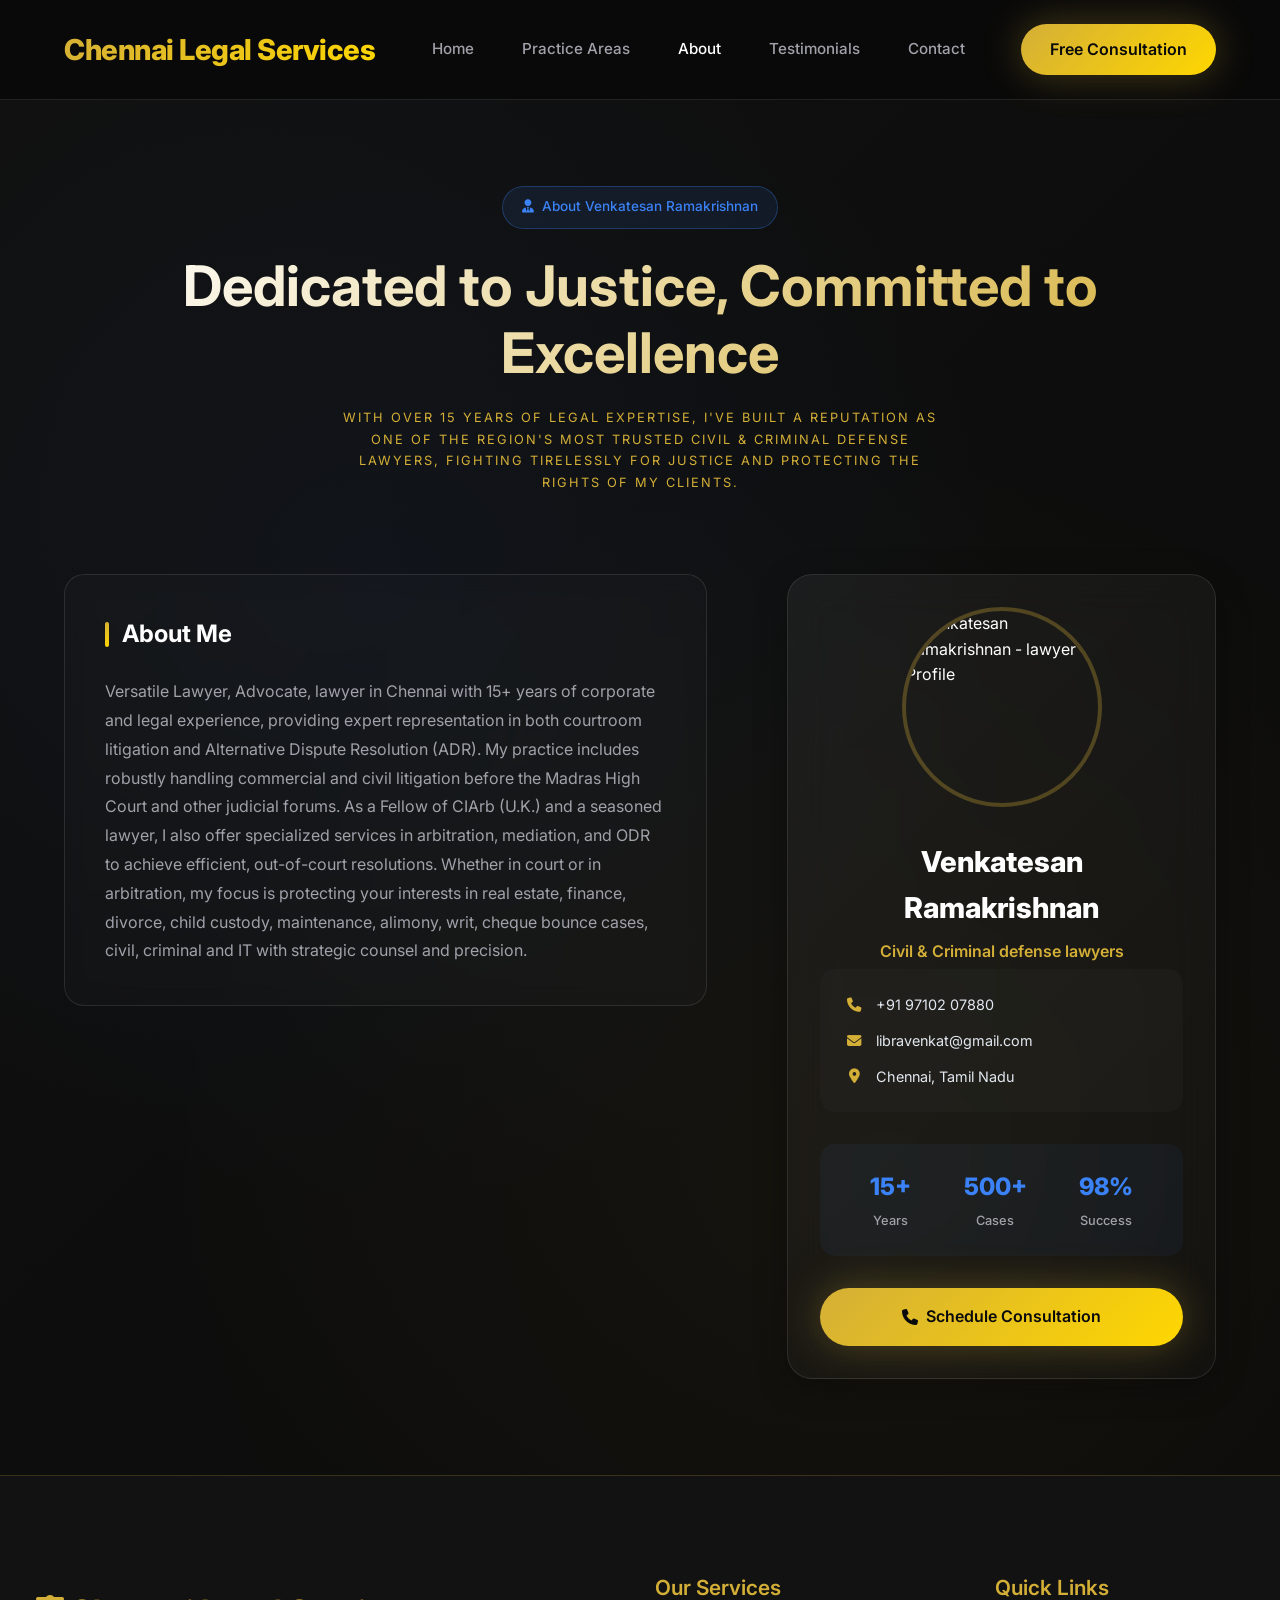
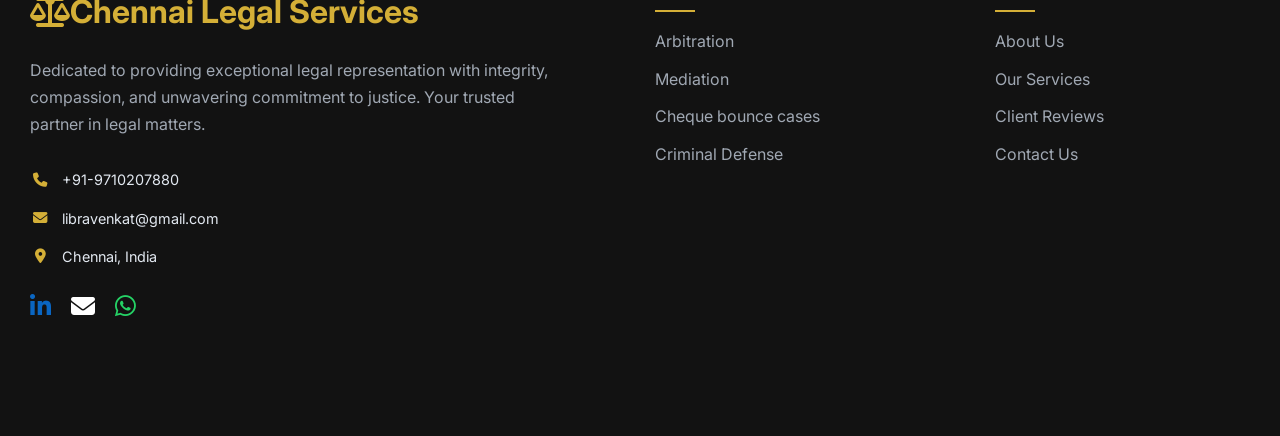
==== chennai/about.html @ 81a41cf8 "Applied multi-page redesign" ====
<!DOCTYPE html>
<html lang="en">
  <head>
    <!-- Google tag (gtag.js) -->
    <script async src="https://www.googletagmanager.com/gtag/js?id=G-8868S0J8CS"></script>
    <script>
      window.dataLayer = window.dataLayer || [];
      function gtag(){dataLayer.push(arguments);}
      gtag('js', new Date());

      gtag('config', 'G-8868S0J8CS');
    </script>
    <meta name="google-site-verification" content="-SfXdRa5NGFyx-SlQoB1kdwyxaUErGCaIgUUO1NEKJw" />
    <meta charset="UTF-8" />
    <meta name="viewport" content="width=device-width, initial-scale=1.0" />
    <title>Chennai Legal Services</title>
    <link rel="stylesheet" href="style.css">
    <link
      rel="stylesheet"
      href="https://cdnjs.cloudflare.com/ajax/libs/font-awesome/6.4.0/css/all.min.css"
    />
    <link rel="stylesheet" href="https://cdnjs.cloudflare.com/ajax/libs/font-awesome/6.4.0/css/all.min.css"/>

  </head>
  <body>
    <header>
      <div class="logo">Chennai Legal Services</div>
      <nav>
        <a href="index.html">Home</a>
        <a href="services.html">Practice Areas</a>
        <a href="about.html">About</a>
        <a href="testimonials.html">Testimonials</a>
        <a href="contact.html">Contact</a>
      </nav>
      <a href="tel:+919710207880" class="cta-header">Free Consultation</a>
    </header>

 

    <!-- About Me Section -->
    <section class="about-section" id="about">
      <div class="about-container">
        <div class="about-content">
          <div class="about-header">
            <div class="section-badge">
              <i class="fas fa-user-tie"></i>
              About Venkatesan Ramakrishnan 
            </div>
            <h2 class="section-title">
              Dedicated to Justice, Committed to Excellence
            </h2>
            <p class="section-subtitle">
              With over 15 years of legal expertise, I've built a reputation as
              one of the region's most trusted Civil & Criminal defense lawyers,
              fighting tirelessly for justice and protecting the rights of my
              clients.
            </p>
          </div>

          <div class="about-grid">
            <div class="about-text">
              <div class="story-section">
                <h3 class="story-title">About Me</h3>
                <p class="story-content">
                  Versatile Lawyer, Advocate, lawyer in Chennai with 15+ years of corporate and legal experience, providing expert representation in both courtroom litigation and Alternative Dispute Resolution (ADR). My practice includes robustly handling commercial and civil litigation before the Madras High Court and other judicial forums. As a Fellow of CIArb (U.K.) and a seasoned lawyer, I also offer specialized services in arbitration, mediation, and ODR to achieve efficient, out-of-court resolutions. Whether in court or in arbitration, my focus is protecting your interests in real estate, finance, divorce, child custody, maintenance, alimony, writ, cheque bounce cases, civil, criminal and IT with strategic counsel and precision.

                </p>
             
              </div>

              <!-- <div class="achievements-section">
                <h3 class="story-title">Recognition & Achievements</h3>
                <div class="achievement-list">
                  <div class="achievement-item">
                    <i class="fas fa-award"></i>
                    <div class="achievement-text">
                      <strong>Top 40 Under 40</strong>
                      <span>National Trial Lawyers (2015)</span>
                    </div>
                  </div>
                  <div class="achievement-item">
                    <i class="fas fa-medal"></i>
                    <div class="achievement-text">
                      <strong>Super Lawyer</strong>
                      <span>Criminal Defense (2018-2024)</span>
                    </div>
                  </div>
                  <div class="achievement-item">
                    <i class="fas fa-certificate"></i>
                    <div class="achievement-text">
                      <strong>Board Certified</strong>
                      <span>Criminal Law Specialist</span>
                    </div>
                  </div>
                  <div class="achievement-item">
                    <i class="fas fa-graduation-cap"></i>
                    <div class="achievement-text">
                      <strong>JD, Harvard Law</strong>
                      <span>Summa Cum Laude (2007)</span>
                    </div>
                  </div>
                </div>
              </div> -->

              <!-- <div class="values-section">
                <h3 class="story-title">My Values</h3>
                <div class="values-grid">
                  <div class="value-item">
                    <i class="fas fa-handshake"></i>
                    <h4>Integrity</h4>
                    <p>Honest, transparent communication in every case</p>
                  </div>
                  <div class="value-item">
                    <i class="fas fa-shield-alt"></i>
                    <h4>Protection</h4>
                    <p>Fierce advocacy for your rights and freedom</p>
                  </div>
                  <div class="value-item">
                    <i class="fas fa-heart"></i>
                    <h4>Compassion</h4>
                    <p>Understanding the human side of legal challenges</p>
                  </div>
                  <div class="value-item">
                    <i class="fa-solid fa-bullseye"></i>
                    <h4>Results</h4>
                    <p>Relentless pursuit of the best possible outcome</p>
                  </div>
                </div>
              </div> -->
            </div>

            <div class="about-visual">
              <div class="profile-card">
                <div class="profile-image">
                  <img
                    src="https://lh3.googleusercontent.com/p/AF1QipM2zf85z_V5XLENuXpOyW8j0Wtb1m7gU1En41JZ=w427-h240-k-no"
                    alt="Venkatesan Ramakrishnan  - lawyer Profile"
                  />
                  <div class="profile-overlay">
                    <div class="social-links">
                      <a
                        href="https://linkedin.com/in/Venkatesan Ramakrishnan stone"
                        target="_blank"
                        class="social-link"
                      >
                        <i class="fab fa-linkedin-in"></i>
                      </a>
                      <a
                        href="https://twitter.com/Venkatesan Ramakrishnan stone"
                        target="_blank"
                        class="social-link"
                      >
                        <i class="fab fa-twitter"></i>
                      </a>
                      <a
                        href="https://facebook.com/stonelegalassociates"
                        target="_blank"
                        class="social-link"
                      >
                        <i class="fab fa-facebook-f"></i>
                      </a>
                      <a
                        href="https://instagram.com/Venkatesan Ramakrishnan stone.law"
                        target="_blank"
                        class="social-link"
                      >
                        <i class="fab fa-instagram"></i>
                      </a>
                    </div>
                  </div>
                </div>

                <div class="profile-info">
                  <h3 class="profile-name">Venkatesan Ramakrishnan </h3>
                  <p class="profile-title"> Civil & Criminal defense lawyers</p>
                

                  <div class="contact-info">
                    <div class="contact-item">
                      <i class="fas fa-phone"></i>
                      <span>+91 97102 07880</span>
                    </div>
                    <div class="contact-item">
                      <i class="fas fa-envelope"></i>
                      <span>libravenkat@gmail.com</span>
                    </div>
                    <div class="contact-item">
                      <i class="fas fa-map-marker-alt"></i>
                      <span>Chennai, Tamil Nadu</span>
                    </div>
                  </div>

                  <div class="profile-stats">
                    <div class="stat-item">
                      <span class="stat-number">15+</span>
                      <span class="stat-label">Years</span>
                    </div>
                    <div class="stat-item">
                      <span class="stat-number">500+</span>
                      <span class="stat-label">Cases</span>
                    </div>
                    <div class="stat-item">
                      <span class="stat-number">98%</span>
                      <span class="stat-label">Success</span>
                    </div>
                  </div>

                  <a href="tel:++919710207880" class="profile-cta">
                    <i class="fas fa-phone"></i>
                    Schedule Consultation
                  </a>
                </div>
              </div>
<!-- 
              <div class="social-bar">
                <h4 class="social-title">Connect With Me</h4>
                <div class="social-icons">
                  <a
                    href="https://linkedin.com/in/Venkatesan Ramakrishnan stone"
                    target="_blank"
                    class="social-icon linkedin"
                  >
                    <i class="fab fa-linkedin-in"></i>
                    <span>LinkedIn</span>
                  </a>
                  <a
                    href="https://twitter.com/Venkatesan Ramakrishnan stone"
                    target="_blank"
                    class="social-icon twitter"
                  >
                    <i class="fab fa-twitter"></i>
                    <span>Twitter</span>
                  </a>
                  <a
                    href="https://facebook.com/stonelegalassociates"
                    target="_blank"
                    class="social-icon facebook"
                  >
                    <i class="fab fa-facebook-f"></i>
                    <span>Facebook</span>
                  </a>
                  <a
                    href="https://instagram.com/Venkatesan Ramakrishnan stone.law"
                    target="_blank"
                    class="social-icon instagram"
                  >
                    <i class="fab fa-instagram"></i>
                    <span>Instagram</span>
                  </a>
                  <a
                    href="https://youtube.com/c/stonelegal"
                    target="_blank"
                    class="social-icon youtube"
                  >
                    <i class="fab fa-youtube"></i>
                    <span>YouTube</span>
                  </a>
                </div>
              </div> -->
            </div>
          </div>
        </div>
      </div>
    </section> 
    
       
      
    

     
       
 
          <footer class="footer">
          <div class="footer-content">
            <!-- Company Info -->
            <div class="footer-section">
              <div class="footer-logo">
                <i class="fas fa-balance-scale"></i>Chennai Legal Services
              </div>
              <p class="footer-description">
                Dedicated to providing exceptional legal representation with
                integrity, compassion, and unwavering commitment to justice.
                Your trusted partner in legal matters.
              </p>
              <div class="footer-contact">
                <a href="tel:++919710207880" class="contact-item">
                  <i class="fas fa-phone"></i>
                  <span>+91-9710207880</span>
                </a>
                <a href="mailto:libravenkat@gmail.com" class="contact-item">
                  <i class="fas fa-envelope"></i>
                  <span>
                    libravenkat@gmail.com</span>
                </a>
                <div class="contact-item">
                  <i class="fas fa-map-marker-alt"></i>
                  <span>Chennai, India</span>
                </div>
              </div>
              <div class="footer-social" style="display:flex; gap:20px; font-size:1.5em; justify-content:left;">
                <a href="https://www.linkedin.com/in/arbitrator-venkat" target="_blank" rel="noopener noreferrer" aria-label="LinkedIn" style="color:#0a66c2;">
                  <i class="fab fa-linkedin-in"></i>
                </a>
                <a href="mailto:libravenkat@gmail.com" aria-label="Email" style="color:#fff;">
                  <i class="fa fa-envelope"></i>
                </a>
                <a href="https://wa.me/919710207880" target="_blank" rel="noopener noreferrer" aria-label="WhatsApp" style="color:#25D366;">
                  <i class="fab fa-whatsapp"></i>
                </a>
              </div>
              
            </div>
          
            <!-- Practice Areas -->
            <div class="footer-section">
              <h3>Our Services</h3>
              <ul class="footer-links">
                <li><a href="services.html">Arbitration</a></li>
                <li><a href="services.html">Mediation</a></li>
                <li><a href="services.html">Cheque bounce cases</a></li>
                <li><a href="services.html">Criminal Defense</a></li>
              </ul>
            </div>
          
            <!-- Quick Links -->
            <div class="footer-section">
              <h3>Quick Links</h3>
              <ul class="footer-links">
                <li><a href="about.html">About Us</a></li>
                <li><a href="services.html">Our Services</a></li>
                <li><a href="testimonials.html">Client Reviews</a></li>
                <li><a href="contact.html">Contact Us</a></li>
              </ul>
            </div>
          
          
           
          </div>
          
          
  
          </footer>
        <script src="script.js"></script>  
        </body>
    </html>
---- chennai/style.css ----
@import url('https://fonts.googleapis.com/css2?family=Inter:wght@300;400;500;600;700;800;900&display=swap');

:root {
  --bg-primary: #0a0a0a;
  --bg-secondary: #111111;
  --bg-tertiary: #1a1a1a;
  --text-primary: #ffffff;
  --text-secondary: #a1a1aa;
  --accent-gold: #d4af37;
  --accent-blue: #3b82f6;
  --gradient-primary: linear-gradient(135deg, #d4af37 0%, #ffd700 100%);
  --gradient-secondary: linear-gradient(135deg, #1e40af 0%, #3b82f6 100%);
  --shadow-glow: 0 0 40px rgba(212, 175, 55, 0.3);
  --shadow-soft: 0 8px 32px rgba(0, 0, 0, 0.3);
}

/* Call to Action Section */
.cta-section {
  padding: 8rem 5% 6rem;
  background: linear-gradient(135deg, var(--bg-secondary) 0%, var(--bg-tertiary) 100%);
  position: relative;
  overflow: hidden;
}

.cta-section::before {
  content: '';
  position: absolute;
  top: 0;
  left: 0;
  width: 100%;
  height: 100%;
  background:
    radial-gradient(circle at 10% 20%, rgba(212, 175, 55, 0.05) 0%, transparent 50%),
    radial-gradient(circle at 90% 80%, rgba(59, 130, 246, 0.05) 0%, transparent 50%);
  pointer-events: none;
}

.cta-container {
  max-width: 1400px;
  margin: 0 auto;
  display: grid;
  grid-template-columns: 1.2fr 0.8fr;
  gap: 5rem;
  align-items: center;
}

.cta-content {
  z-index: 2;
  position: relative;
}

.cta-icon {
  width: 80px;
  height: 80px;
  background: var(--gradient-primary);
  border-radius: 20px;
  display: flex;
  align-items: center;
  justify-content: center;
  font-size: 2rem;
  color: var(--bg-primary);
  margin-bottom: 2rem;
  box-shadow: var(--shadow-glow);
  animation: pulse-glow 2s ease-in-out infinite alternate;
}

.cta-title {
  font-size: clamp(2rem, 4vw, 3.5rem);
  font-weight: 800;
  line-height: 1.2;
  margin-bottom: 1.5rem;
  background: linear-gradient(135deg, #ffffff 0%, #d4af37 100%);
  -webkit-background-clip: text;
  -webkit-text-fill-color: transparent;
  background-clip: text;
}

.cta-subtitle {
  font-size: 1.1rem;
  color: var(--text-secondary);
  line-height: 1.7;
  margin-bottom: 2.5rem;
  max-width: 600px;
}

.cta-features {
  display: flex;
  flex-wrap: wrap;
  gap: 2rem;
  margin-bottom: 3rem;
}

.feature {
  display: flex;
  align-items: center;
  gap: 0.8rem;
  color: var(--text-primary);
  font-weight: 500;
}

.feature i {
  color: var(--accent-gold);
  font-size: 1.2rem;
}

.cta-buttons {
  display: flex;
  gap: 1.5rem;
  flex-wrap: wrap;
  margin-bottom: 2rem;
}

.cta-btn-primary {
  background: var(--gradient-primary);
  color: var(--bg-primary);
  padding: 1.2rem 2.5rem;
  border-radius: 50px;
  text-decoration: none;
  font-weight: 700;
  font-size: 1.1rem;
  display: inline-flex;
  align-items: center;
  gap: 0.8rem;
  transition: all 0.3s ease;
  box-shadow: var(--shadow-glow);
  text-transform: uppercase;
  letter-spacing: 0.5px;
}

.cta-btn-primary:hover {
  transform: translateY(-3px);
  box-shadow: 0 0 80px rgba(212, 175, 55, 0.6);
}

.cta-btn-secondary {
  background: rgba(59, 130, 246, 0.1);
  color: var(--accent-blue);
  padding: 1.2rem 2.5rem;
  border-radius: 50px;
  text-decoration: none;
  font-weight: 600;
  display: inline-flex;
  align-items: center;
  gap: 0.8rem;
  border: 2px solid var(--accent-blue);
  transition: all 0.3s ease;
  backdrop-filter: blur(10px);
}

.cta-btn-secondary:hover {
  background: var(--accent-blue);
  color: var(--bg-primary);
  transform: translateY(-2px);
  box-shadow: 0 10px 30px rgba(59, 130, 246, 0.3);
}

.cta-urgency {
  display: flex;
  align-items: center;
  gap: 0.8rem;
  color: #fbbf24;
  font-weight: 600;
  font-size: 0.95rem;
  padding: 1rem 1.5rem;
  background: rgba(251, 191, 36, 0.1);
  border: 1px solid rgba(251, 191, 36, 0.3);
  border-radius: 50px;
  width: fit-content;
}

.cta-urgency i {
  animation: pulse-warning 1.5s ease-in-out infinite;
}

.cta-visual {
  position: relative;
  display: flex;
  justify-content: center;
  align-items: center;
  height: 400px;
}

.scales-animation {
  font-size: 8rem;
  color: var(--accent-gold);
  opacity: 0.3;
  animation: gentle-sway 4s ease-in-out infinite;
}

.legal-icons {
  position: absolute;
  width: 100%;
  height: 100%;
}

.floating-icon {
  position: absolute;
  width: 60px;
  height: 60px;
  background: rgba(212, 175, 55, 0.1);
  border: 2px solid rgba(212, 175, 55, 0.3);
  border-radius: 15px;
  display: flex;
  align-items: center;
  justify-content: center;
  font-size: 1.5rem;
  color: var(--accent-gold);
  animation: orbit 8s linear infinite;
  animation-delay: var(--delay);
}

.floating-icon:nth-child(1) {
  top: 20%;
  right: 10%;
}

.floating-icon:nth-child(2) {
  bottom: 30%;
  left: 5%;
}

.floating-icon:nth-child(3) {
  top: 50%;
  right: 20%;
}

/* Animations */
@keyframes pulse-glow {
  0% {
    box-shadow: var(--shadow-glow);
  }
  100% {
    box-shadow: 0 0 60px rgba(212, 175, 55, 0.5);
  }
}

@keyframes pulse-warning {
  0%, 100% {
    opacity: 1;
  }
  50% {
    opacity: 0.5;
  }
}

@keyframes gentle-sway {
  0%, 100% {
    transform: rotate(-2deg);
  }
  50% {
    transform: rotate(2deg);
  }
}

@keyframes orbit {
  0% {
    transform: translateY(0px) rotate(0deg);
  }
  25% {
    transform: translateY(-10px) rotate(90deg);
  }
  50% {
    transform: translateY(0px) rotate(180deg);
  }
  75% {
    transform: translateY(10px) rotate(270deg);
  }
  100% {
    transform: translateY(0px) rotate(360deg);
  }
}

/* Services Section */
.services-section {
  padding: 8rem 5% 6rem;
  background: var(--bg-primary);
  position: relative;
  overflow: hidden;
}

.services-container {
  max-width: 1400px;
  margin: 0 auto;
}

.services-header {
  text-align: center;
  margin-bottom: 5rem;
}

.section-badge {
  display: inline-flex;
  align-items: center;
  gap: 0.5rem;
  background: rgba(59, 130, 246, 0.1);
  border: 1px solid rgba(59, 130, 246, 0.3);
  padding: 0.6rem 1.2rem;
  border-radius: 50px;
  font-size: 0.85rem;
  font-weight: 500;
  color: var(--accent-blue);
  margin-bottom: 1.5rem;
}

.section-title {
  font-size: clamp(2.5rem, 4vw, 3.5rem);
  font-weight: 800;
  line-height: 1.2;
  margin-bottom: 1.5rem;
  background: linear-gradient(135deg, #ffffff 0%, #3b82f6 100%);
  -webkit-background-clip: text;
  -webkit-text-fill-color: transparent;
  background-clip: text;
}

.section-subtitle {
  font-size: 0.8rem;
  color: var(--text-secondary);
  line-height: 1.7;
  max-width: 600px;
  margin: 0 auto;
}

.services-slider-container {
  position: relative;
  overflow: hidden;
}

.services-slider {
  display: flex;
  transition: transform 0.5s ease;
  gap: 2rem;
}

.service-card {
  background: linear-gradient(135deg, var(--bg-secondary) 0%, var(--bg-tertiary) 100%);
  border: 1px solid rgba(255, 255, 255, 0.1);
  border-radius: 20px;
  padding: 2.5rem;
  position: relative;
  transition: all 0.3s ease;
  overflow: hidden;
  flex-shrink: 0;
}

.service-card::before {
  content: '';
  position: absolute;
  top: 0;
  left: 0;
  right: 0;
  height: 4px;
  background: var(--gradient-primary);
  transform: scaleX(0);
  transition: transform 0.3s ease;
}

.service-card:hover {
  transform: translateY(-10px);
  border-color: rgba(212, 175, 55, 0.3);
  box-shadow: 0 20px 40px rgba(0, 0, 0, 0.3);
}

.service-card:hover::before {
  transform: scaleX(1);
}

.card-icon {
  width: 70px;
  height: 70px;
  background: var(--gradient-primary);
  border-radius: 15px;
  display: flex;
  align-items: center;
  justify-content: center;
  font-size: 1.8rem;
  color: var(--bg-primary);
  margin-bottom: 2rem;
  box-shadow: var(--shadow-glow);
}

.card-title {
  font-size: 1.5rem;
  font-weight: 700;
  color: var(--text-primary);
  margin-bottom: 1rem;
}

.card-description {
  color: var(--text-secondary);
  line-height: 1.6;
  margin-bottom: 2rem;
  font-size: 0.95rem;
}

.card-features {
  list-style: none;
  margin-bottom: 2.5rem;
}

.card-features li {
  display: flex;
  align-items: center;
  gap: 0.8rem;
  color: var(--text-primary);
  margin-bottom: 0.8rem;
  font-size: 0.9rem;
}

.card-features i {
  color: var(--accent-gold);
  font-size: 0.8rem;
}

.card-footer {
  display: flex;
  justify-content: center;
  align-items: center;
  padding-top: 1.5rem;
  border-top: 1px solid rgba(255, 255, 255, 0.1);
}

.card-price {
  font-weight: 600;
  color: var(--accent-gold);
  font-size: 1.1rem;
}

.chat-btn {
  background: linear-gradient(135deg, #d4af37 0%, #b8941f 100%);
  color: white;
  padding: 0.8rem 1.5rem;
  border-radius: 25px;
  text-decoration: none;
  font-weight: 600;
  display: inline-flex;
  align-items: center;
  gap: 0.5rem;
  transition: all 0.3s ease;
  font-size: 0.9rem;
  width: 100%;
  justify-content: center;
}

.chat-btn:hover {
  background: #128c7e;
  transform: translateY(-2px);
  box-shadow: 0 10px 20px rgba(37, 211, 102, 0.3);
}

/* Slider Navigation */
.slider-nav {
  display: flex;
  justify-content: center;
  gap: 1rem;
  margin-top: 3rem;
}

.nav-btn {
  width: 50px;
  height: 50px;
  background: var(--gradient-primary);
  border: none;
  border-radius: 50%;
  color: var(--bg-primary);
  font-size: 1.2rem;
  cursor: pointer;
  transition: all 0.3s ease;
  box-shadow: var(--shadow-glow);
}

.nav-btn:hover {
  transform: scale(1.1);
  box-shadow: 0 0 30px rgba(212, 175, 55, 0.5);
}

.nav-btn:disabled {
  opacity: 0.5;
  cursor: not-allowed;
  transform: none;
}

/* Slider Dots */
.slider-dots {
  display: flex;
  justify-content: center;
  gap: 0.5rem;
  margin-top: 2rem;
}

.dot {
  width: 12px;
  height: 12px;
  border-radius: 50%;
  background: rgba(255, 255, 255, 0.3);
  cursor: pointer;
  transition: all 0.3s ease;
}

.dot.active {
  background: var(--accent-gold);
  transform: scale(1.2);
}

/* Desktop - Show 4 cards initially */
@media (min-width: 1024px) {
  .service-card {
    width: calc(25% - 1.5rem);
  }
}

/* Tablet - Show 3 cards initially */
@media (min-width: 768px) and (max-width: 1023px) {
  .service-card {
    width: calc(33.333% - 1.33rem);
  }
}

/* Mobile - Show 2 cards initially */
@media (max-width: 767px) {
  .service-card {
    width: calc(50% - 2rem);
    padding: 1.8rem;
    margin-right: 2rem;
    min-height: 400px;
    display: flex;
    flex-direction: column;
    justify-content: space-between;
  }

  .services-section {
    padding: 5rem 3% 4rem;
  }

  .card-description {
    font-size: 0.9rem;
    line-height: 1.5;
    margin-bottom: 1.5rem;
    flex-grow: 1;
  }

  .card-features {
    margin-bottom: 1.5rem;
  }

  .card-features li {
    margin-bottom: 0.6rem;
    font-size: 0.85rem;
  }

  .card-footer {
    margin-top: auto;
    padding-top: 1rem;
  }

  .chat-btn {
    padding: 0.9rem 1.2rem;
    font-size: 0.85rem;
    white-space: nowrap;
  }

  .card-icon {
    width: 55px;
    height: 55px;
    font-size: 1.4rem;
    margin-bottom: 1.2rem;
  }

  .card-title {
    font-size: 1.2rem;
    margin-bottom: 0.8rem;
    line-height: 1.3;
  }
}

@media (max-width: 480px) {
  .service-card {
    width: calc(85% - 1rem);
    padding: 1.5rem;
    margin-right: 1rem;
    min-height: 380px;
  }

  .services-header {
    margin-bottom: 3rem;
    padding: 0 1rem;
  }

  .section-title {
    font-size: 2rem;
  }

  .section-subtitle {
    font-size: 0.8rem;
    padding: 0 1rem;
  }

  .card-icon {
    width: 50px;
    height: 50px;
    font-size: 1.2rem;
    margin-bottom: 1rem;
  }

  .card-title {
    font-size: 1.1rem;
    margin-bottom: 0.7rem;
  }

  .card-description {
    font-size: 0.85rem;
    margin-bottom: 1.2rem;
  }

  .card-features li {
    font-size: 0.8rem;
    margin-bottom: 0.5rem;
  }

  .chat-btn {
    padding: 0.8rem 1rem;
    font-size: 0.8rem;
  }

  /* Make slider container have proper padding */
  .services-slider-container {
    padding: 0 1rem;
    overflow: visible;
  }
}



/* About Me Section */
.about-section {
  padding: 8rem 5% 6rem;
  background: linear-gradient(135deg, var(--bg-secondary) 0%, var(--bg-primary) 100%);
  position: relative;
}

.about-section::before {
  content: '';
  position: absolute;
  top: 0;
  left: 0;
  width: 100%;
  height: 100%;
  background:
    radial-gradient(circle at 30% 40%, rgba(59, 130, 246, 0.05) 0%, transparent 50%),
    radial-gradient(circle at 70% 80%, rgba(212, 175, 55, 0.05) 0%, transparent 50%);
  pointer-events: none;
}

.about-container {
  max-width: 1400px;
  margin: 0 auto;
  position: relative;
  z-index: 2;
}

.about-header {
  text-align: center;
  margin-bottom: 5rem;
  margin-top: 5%;
}

.about-grid {
  display: grid;
  grid-template-columns: 1.2fr 0.8fr;
  gap: 5rem;
  align-items: start;
}

.about-text {
  display: flex;
  flex-direction: column;
  gap: 3rem;
}

.story-section, .achievements-section, .values-section {
  background: rgba(255, 255, 255, 0.02);
  border: 1px solid rgba(255, 255, 255, 0.1);
  border-radius: 20px;
  padding: 2.5rem;
  backdrop-filter: blur(10px);
}

.story-title {
  font-size: 1.5rem;
  font-weight: 700;
  color: var(--text-primary);
  margin-bottom: 1.5rem;
  display: flex;
  align-items: center;
  gap: 0.8rem;
}

.story-title::before {
  content: '';
  width: 4px;
  height: 25px;
  background: var(--gradient-primary);
  border-radius: 2px;
}

.story-content {
  color: var(--text-secondary);
  line-height: 1.8;
  margin-bottom: 1.5rem;
  font-size: 1rem;
}

.story-content:last-child {
  margin-bottom: 0;
}

.achievement-list {
  display: flex;
  flex-direction: column;
  gap: 1.5rem;
}

.achievement-item {
  display: flex;
  align-items: center;
  gap: 1rem;
  padding: 1rem;
  background: rgba(212, 175, 55, 0.05);
  border: 1px solid rgba(212, 175, 55, 0.2);
  border-radius: 12px;
  transition: all 0.3s ease;
}

.achievement-item:hover {
  background: rgba(212, 175, 55, 0.1);
  transform: translateX(5px);
}

.achievement-item i {
  font-size: 1.5rem;
  color: var(--accent-gold);
  width: 30px;
  text-align: center;
}

.achievement-text {
  display: flex;
  flex-direction: column;
}

.achievement-text strong {
  color: var(--text-primary);
  font-weight: 600;
  margin-bottom: 0.2rem;
}

.achievement-text span {
  color: var(--text-secondary);
  font-size: 0.9rem;
}

.values-grid {
  display: grid;
  grid-template-columns: repeat(2, 1fr);
  gap: 1.5rem;
}

.value-item {
  text-align: center;
  padding: 1.5rem;
  /* background: #d4af37; */
  border: 1px solid rgba(59, 130, 246, 0.2);
  border-radius: 15px;
  transition: all 0.3s ease;
}

.value-item:hover {
  background: rgba(59, 130, 246, 0.1);
  transform: translateY(-5px);
}

.value-item i {
  font-size: 2rem;
  color: #d4af37;
  margin-bottom: 1rem;
}

.value-item h4 {
  color: var(--text-primary);
  font-weight: 600;
  margin-bottom: 0.5rem;
}

.value-item p {
  color: var(--text-secondary);
  font-size: 0.9rem;
  line-height: 1.5;
}

/* Profile Card */
.about-visual {
  display: flex;
  flex-direction: column;
  gap: 2rem;
  position: sticky;
  top: 2rem;
}

.profile-card {
  background: linear-gradient(135deg, rgba(255, 255, 255, 0.05) 0%, rgba(255, 255, 255, 0.02) 100%);
  border: 1px solid rgba(255, 255, 255, 0.1);
  border-radius: 25px;
  padding: 2rem;
  backdrop-filter: blur(20px);
  box-shadow: var(--shadow-soft);
}

.profile-image {
  position: relative;
  width: 200px;
  height: 200px;
  margin: 0 auto 2rem;
  border-radius: 50%;
  overflow: hidden;
  border: 4px solid rgba(212, 175, 55, 0.3);
}

.profile-image img {
  width: 100%;
  height: 100%;
  object-fit: cover;
  transition: transform 0.3s ease;
}

.profile-overlay {
  position: absolute;
  top: 0;
  left: 0;
  right: 0;
  bottom: 0;
  background: rgba(0, 0, 0, 0.7);
  display: flex;
  align-items: center;
  justify-content: center;
  opacity: 0;
  transition: opacity 0.3s ease;
}

.profile-image:hover .profile-overlay {
  opacity: 1;
}

.profile-image:hover img {
  transform: scale(1.1);
}

.social-links {
  display: flex;
  gap: 1rem;
}

.social-link {
  width: 40px;
  height: 40px;
  background: var(--gradient-primary);
  border-radius: 50%;
  display: flex;
  align-items: center;
  justify-content: center;
  color: var(--bg-primary);
  text-decoration: none;
  transition: all 0.3s ease;
}

.social-link:hover {
  transform: scale(1.1);
  box-shadow: 0 0 20px rgba(212, 175, 55, 0.5);
}

.profile-info {
  text-align: center;
}

.profile-name {
  font-size: 1.8rem;
  font-weight: 800;
  color: var(--text-primary);
  margin-bottom: 0.5rem;
}

.profile-title {
  color: var(--accent-gold);
  font-weight: 600;
  margin-bottom: 0.3rem;
}

.profile-credentials {
  color: var(--text-secondary);
  font-size: 0.9rem;
  margin-bottom: 2rem;
}

.contact-info {
  display: flex;
  flex-direction: column;
  gap: 0.8rem;
  margin-bottom: 2rem;
  padding: 1.5rem;
  background: rgba(255, 255, 255, 0.02);
  border-radius: 15px;
}

.contact-item {
  display: flex;
  align-items: center;
  gap: 0.8rem;
  color: var(--text-secondary);
  font-size: 0.9rem;
}

.contact-item i {
  color: var(--accent-gold);
  width: 16px;
  text-align: center;
}

.profile-stats {
  display: flex;
  justify-content: space-around;
  margin-bottom: 2rem;
  padding: 1.5rem;
  background: rgba(59, 130, 246, 0.05);
  border-radius: 15px;
}

.stat-item {
  text-align: center;
}

.stat-item .stat-number {
  display: block;
  font-size: 1.5rem;
  font-weight: 800;
  color: var(--accent-blue);
}

.stat-item .stat-label {
  font-size: 0.8rem;
  color: var(--text-secondary);
  font-weight: 500;
}

.profile-cta {
  background: var(--gradient-primary);
  color: var(--bg-primary);
  padding: 1rem 2rem;
  border-radius: 50px;
  text-decoration: none;
  font-weight: 600;
  display: inline-flex;
  align-items: center;
  gap: 0.5rem;
  transition: all 0.3s ease;
  box-shadow: var(--shadow-glow);
  width: 100%;
  justify-content: center;
}

.profile-cta:hover {
  transform: translateY(-2px);
  box-shadow: 0 0 40px rgba(212, 175, 55, 0.5);
}

/* Social Bar */
.social-bar {
  background: linear-gradient(135deg, rgba(255, 255, 255, 0.05) 0%, rgba(255, 255, 255, 0.02) 100%);
  border: 1px solid rgba(255, 255, 255, 0.1);
  border-radius: 20px;
  padding: 2rem;
  backdrop-filter: blur(20px);
}

.social-title {
  color: var(--text-primary);
  font-weight: 600;
  margin-bottom: 1.5rem;
  text-align: center;
}

.social-icons {
  display: flex;
  flex-direction: column;
  gap: 0.8rem;
}

.social-icon {
  display: flex;
  align-items: center;
  gap: 1rem;
  padding: 0.8rem 1rem;
  border-radius: 12px;
  text-decoration: none;
  transition: all 0.3s ease;
  border: 1px solid transparent;
}

.social-icon i {
  width: 20px;
  text-align: center;
  font-size: 1.1rem;
}

.social-icon span {
  font-weight: 500;
  font-size: 0.9rem;
}

.social-icon.linkedin {
  color: #0077b5;
  background: rgba(0, 119, 181, 0.1);
}

.social-icon.linkedin:hover {
  background: rgba(0, 119, 181, 0.2);
  border-color: #0077b5;
  transform: translateX(5px);
}

.social-icon.twitter {
  color: #1da1f2;
  background: rgba(29, 161, 242, 0.1);
}

.social-icon.twitter:hover {
  background: rgba(29, 161, 242, 0.2);
  border-color: #1da1f2;
  transform: translateX(5px);
}

.social-icon.facebook {
  color: #4267b2;
  background: rgba(66, 103, 178, 0.1);
}

.social-icon.facebook:hover {
  background: rgba(66, 103, 178, 0.2);
  border-color: #4267b2;
  transform: translateX(5px);
}

.social-icon.instagram {
  color: #e4405f;
  background: rgba(228, 64, 95, 0.1);
}

.social-icon.instagram:hover {
  background: rgba(228, 64, 95, 0.2);
  border-color: #e4405f;
  transform: translateX(5px);
}

.social-icon.youtube {
  color: #ff0000;
  background: rgba(255, 0, 0, 0.1);
}

.social-icon.youtube:hover {
  background: rgba(255, 0, 0, 0.2);
  border-color: #ff0000;
  transform: translateX(5px);
}

/* Mobile Responsiveness */
@media (max-width: 1024px) {
  .about-grid {
    grid-template-columns: 1fr;
    gap: 3rem;
  }

  .about-visual {
    position: static;
    order: -1;
  }

  .values-grid {
    grid-template-columns: 1fr;
  }
}

@media (max-width: 768px) {
  .about-section {
    padding: 5rem 5% 4rem;
  }

  .story-section, .achievements-section, .values-section {
    padding: 2rem;
  }

  .profile-image {
    width: 150px;
    height: 150px;
  }

  .social-icons {
    display: grid;
    grid-template-columns: repeat(2, 1fr);
    gap: 0.5rem;
  }

  .social-icon {
    font-size: 0.8rem;
    padding: 0.6rem 0.8rem;
  }
}

@media (max-width: 480px) {
  .about-header {
    margin-bottom: 3rem;
  }

  .about-text {
    gap: 2rem;
  }

  .story-section, .achievements-section, .values-section {
    padding: 1.5rem;
  }

  .profile-card {
    padding: 1.5rem;
  }

  .profile-image {
    width: 120px;
    height: 120px;
  }

  .social-links {
    gap: 0.5rem;
  }

  .social-link {
    width: 35px;
    height: 35px;
  }
}

/* Scroll indicator */

* {
  margin: 0;
  padding: 0;
  box-sizing: border-box;
}

body {
  font-family: 'Inter', -apple-system, BlinkMacSystemFont, sans-serif;
  background: var(--bg-primary);
  color: var(--text-primary);
  overflow-x: hidden;
  line-height: 1.6;
}

/* Animated Background */
body::before {
  content: '';
  position: fixed;
  top: 0;
  left: 0;
  width: 100%;
  height: 100%;
  background:
    radial-gradient(circle at 20% 80%, rgba(212, 175, 55, 0.1) 0%, transparent 50%),
    radial-gradient(circle at 80% 20%, rgba(59, 130, 246, 0.1) 0%, transparent 50%);
  pointer-events: none;
  z-index: -1;
}

/* Header */
header {
  position: fixed;
  top: 0;
  width: 100%;
  display: flex;
  justify-content: space-between;
  align-items: center;
  padding: 1.5rem 5%;
  background: rgba(10, 10, 10, 0.95);
  backdrop-filter: blur(20px);
  border-bottom: 1px solid rgba(255, 255, 255, 0.1);
  z-index: 1000;
  transition: all 0.3s ease;
}

.logo {
  font-size: 1.8rem;
  font-weight: 800;
  background: var(--gradient-primary);
  -webkit-background-clip: text;
  -webkit-text-fill-color: transparent;
  background-clip: text;
  letter-spacing: -0.5px;
}

nav {
  display: flex;
  gap: 3rem;
}

nav a {
  color: var(--text-secondary);
  text-decoration: none;
  font-weight: 500;
  font-size: 0.95rem;
  position: relative;
  transition: all 0.3s ease;
}

nav a::after {
  content: '';
  position: absolute;
  bottom: -5px;
  left: 0;
  width: 0;
  height: 2px;
  background: var(--gradient-primary);
  transition: width 0.3s ease;
}

nav a:hover {
  color: var(--text-primary);
}

nav a:hover::after {
  width: 100%;
}

.cta-header {
  background: var(--gradient-primary);
  color: var(--bg-primary);
  padding: 0.8rem 1.8rem;
  border-radius: 50px;
  text-decoration: none;
  font-weight: 600;
  transition: all 0.3s ease;
  box-shadow: var(--shadow-glow);
}

.cta-header:hover {
  transform: translateY(-2px);
  box-shadow: 0 0 60px rgba(212, 175, 55, 0.5);
}

/* Hero Section */
.hero {
  min-height: 100vh;
  display: flex;
  align-items: center;
  padding: 8rem 5% 2rem;
  position: relative;
}

.hero-container {
  display: grid;
  grid-template-columns: 1fr 1fr;
  gap: 5rem;
  max-width: 1400px;
  margin: 0 auto;
  width: 100%;
}

.hero-content {
  display: flex;
  flex-direction: column;
  justify-content: center;
}

.hero-badge {
  display: inline-flex;
  align-items: center;
  gap: 0.5rem;
  background: rgba(212, 175, 55, 0.1);
  border: 1px solid rgba(212, 175, 55, 0.3);
  padding: 0.6rem 1.2rem;
  border-radius: 50px;
  font-size: 0.85rem;
  font-weight: 500;
  color: var(--accent-gold);
  margin-bottom: 2rem;
  width: fit-content;
  animation: slideInLeft 0.8s ease-out;
}

.hero-title {
  font-size: clamp(2.5rem, 5vw, 4.5rem);
  font-weight: 900;
  line-height: 1.1;
  margin-bottom: 1.5rem;
  background: linear-gradient(135deg, #ffffff 0%, #d4af37 100%);
  -webkit-background-clip: text;
  -webkit-text-fill-color: transparent;
  background-clip: text;
  animation: slideInLeft 0.8s ease-out 0.2s both;
}

.hero-subtitle {
  font-size: 1.2rem;
  color: var(--text-secondary);
  margin-bottom: 2rem;
  max-width: 500px;
  animation: slideInLeft 0.8s ease-out 0.4s both;
}

.hero-stats {
  display: flex;
  gap: 2rem;
  margin-bottom: 3rem;
  animation: slideInLeft 0.8s ease-out 0.6s both;
}

.stat {
  text-align: center;
}

.stat-number {
  font-size: 2rem;
  font-weight: 800;
  color: #d4af37;
  display: block;
}

.stat-label {
  font-size: 0.9rem;
  color: var(--text-secondary);
  font-weight: 500;
}

.hero-buttons {
  display: flex;
  gap: 1.5rem;
  flex-wrap: wrap;
  animation: slideInLeft 0.8s ease-out 0.8s both;
}

.btn-primary {
  background: var(--gradient-primary);
  color: var(--bg-primary);
  padding: 1rem 2rem;
  border-radius: 50px;
  text-decoration: none;
  font-weight: 600;
  display: inline-flex;
  align-items: center;
  gap: 0.5rem;
  transition: all 0.3s ease;
  box-shadow: var(--shadow-glow);
}

.btn-primary:hover {
  transform: translateY(-3px);
  box-shadow: 0 0 60px rgba(212, 175, 55, 0.5);
}

.btn-secondary {
  background: rgba(255, 255, 255, 0.05);
  color: var(--text-primary);
  padding: 1rem 2rem;
  border-radius: 50px;
  text-decoration: none;
  font-weight: 600;
  display: inline-flex;
  align-items: center;
  gap: 0.5rem;
  border: 1px solid rgba(255, 255, 255, 0.1);
  transition: all 0.3s ease;
  backdrop-filter: blur(10px);
}

.btn-secondary:hover {
  background: rgba(255, 255, 255, 0.1);
  border-color: var(--accent-gold);
  transform: translateY(-2px);
}

/* Hero Image */
.hero-image {
  position: relative;
  animation: slideInRight 0.8s ease-out 0.4s both;
}

.image-container {
  position: relative;
  border-radius: 20px;
  overflow: hidden;
  box-shadow: var(--shadow-soft);
}

.image-container::before {
  content: '';
  position: absolute;
  top: 0;
  left: 0;
  right: 0;
  bottom: 0;
  background: linear-gradient(135deg, rgba(212, 175, 55, 0.2) 0%, rgba(59, 130, 246, 0.1) 100%);
  z-index: 1;
}

.hero-image img {
  width: 100%;
  height: 600px;
  object-fit: cover;
  transition: transform 0.5s ease;
}

.image-container:hover img {
  transform: scale(1.05);
}

.floating-card {
  position: absolute;
  background: rgba(10, 10, 10, 0.9);
  backdrop-filter: blur(20px);
  border: 1px solid rgba(255, 255, 255, 0.1);
  border-radius: 15px;
  padding: 1.5rem;
  box-shadow: var(--shadow-soft);
  animation: float 3s ease-in-out infinite;
}

.card-1 {
  top: 20px;
  right: -20px;
  animation-delay: 0s;
}

.card-2 {
  bottom: 60px;

  animation-delay: 1.5s;
}

.card-icon {
  width: 40px;
  height: 40px;
  background: var(--gradient-primary);
  border-radius: 10px;
  display: flex;
  align-items: center;
  justify-content: center;
  color: var(--bg-primary);
  font-size: 1.2rem;
  margin-bottom: 0.5rem;
}

.card-title {
  font-weight: 600;
  font-size: 0.9rem;
  margin-bottom: 0.25rem;
}

.card-subtitle {
  font-size: 0.8rem;
  color: var(--text-secondary);
}

/* Animations */
@keyframes slideInLeft {
  from {
    opacity: 0;
    transform: translateX(-50px);
  }
  to {
    opacity: 1;
    transform: translateX(0);
  }
}

@keyframes slideInRight {
  from {
    opacity: 0;
    transform: translateX(50px);
  }
  to {
    opacity: 1;
    transform: translateX(0);
  }
}

@keyframes float {
  0%, 100% {
    transform: translateY(0px);
  }
  50% {
    transform: translateY(-10px);
  }
}

/* Mobile Responsiveness */
@media (max-width: 1024px) {
  .hero-container {
    grid-template-columns: 1fr;
    gap: 3rem;
    text-align: center;
  }

  .hero-image {
    order: -1;
  }

  nav {
    display: none;
  }

  header {
    padding: 1rem 5%;
  }

  .cta-header {
    padding: 0.7rem 1.2rem;
    font-size: 0.85rem;
  }

  .cta-container {
    grid-template-columns: 1fr;
    gap: 3rem;
    text-align: center;
  }

  .cta-visual {
    order: -1;
    height: 300px;
  }

  .scales-animation {
    font-size: 6rem;
  }

  .cta-buttons {
    justify-content: center;
  }

  .cta-urgency {
    margin: 0 auto;
  }

  .cta-section {
    padding: 5rem 5% 4rem;
  }

  .cta-btn-primary, .cta-btn-secondary {
    padding: 1rem 2rem;
    font-size: 1rem;
  }

  .cta-features {
    flex-direction: column;
    align-items: center;
    gap: 1rem;
  }

  .floating-card {
    display: none;
  }
}

@media (max-width: 768px) {
  .hero {
    padding: 6rem 5% 2rem;
  }

  .hero-buttons {
    justify-content: center;
  }

  .hero-stats {
    justify-content: center;
  }

  .btn-primary, .btn-secondary {
    padding: 0.8rem 1.5rem;
    font-size: 0.9rem;
  }

  .hero-image img {
    height: 400px;
  }

  .cta-header {
    padding: 0.6rem 1rem;
    font-size: 0.8rem;
    border-radius: 25px;
  }

  .logo {
    font-size: 1.5rem;
  }

  header {
    padding: 0.8rem 3%;
  }
}

@media (max-width: 480px) {
  .cta-header {
    padding: 0.5rem 0.8rem;
    font-size: 0.75rem;
    border-radius: 20px;
  }

  .logo {
    font-size: 1.3rem;
  }

  .hero-title {
    font-size: 2rem;
    line-height: 1.2;
  }

  .hero-stats {
    flex-direction: column;
    gap: 1rem;
  }

  .stat {
    display: flex;
    align-items: center;
    justify-content: center;
    gap: 0.5rem;
  }

  .stat-number {
    font-size: 1.5rem;
  }

  .hero-buttons {
    flex-direction: column;
    align-items: center;
  }

  .btn-primary, .btn-secondary {
    width: 100%;
    max-width: 280px;
    justify-content: center;
  }

  .cta-visual {
    display: none;
  }

  .cta-btn-primary, .cta-btn-secondary {
    width: 100%;
    max-width: 300px;
    justify-content: center;
  }

  .cta-buttons {
    flex-direction: column;
    align-items: center;
  }

  .cta-urgency {
    font-size: 0.85rem;
    padding: 0.8rem 1.2rem;
    text-align: center;
  }
}


@keyframes bounce {
  0%, 20%, 50%, 80%, 100% {
    transform: translateX(-50%) translateY(0);
  }
  40% {
    transform: translateX(-50%) translateY(-10px);
  }
  60% {
    transform: translateX(-50%) translateY(-5px);
  }
}


/* testimonial */

  /* testimonialsbp Section */
.testimonialsbp-section {
  padding: 100px 0;
  background: linear-gradient(
    135deg,
    #0f1419 0%,
    #1a2332 50%,
    #0f1419 100%
  );
  position: relative;
  overflow: hidden;
}

.testimonialsbp-section::before {
  content: "";
  position: absolute;
  top: 0;
  left: 0;
  right: 0;
  bottom: 0;
  background: radial-gradient(
      circle at 30% 20%,
      rgba(212, 175, 55, 0.1) 0%,
      transparent 50%
    ),
    radial-gradient(
      circle at 70% 80%,
      rgba(212, 175, 55, 0.05) 0%,
      transparent 50%
    );
  pointer-events: none;
}

.container {
  /* max-width: 1200px; */
  /* margin: 0 auto; */
  /* padding: 0 20px; */
  position: relative;
  z-index: 1;
}

.section-header {
  text-align: center;
  margin-bottom: 80px;
}

.section-subtitle {
  color: #d4af37;
  font-size: 0.8rem;
  /* font-weight: 600; */
  text-transform: uppercase;
  letter-spacing: 2px;
  margin-bottom: 15px;
}

.section-title {
  font-size: 3.5rem;
  font-weight: 700;
  background: linear-gradient(135deg, #ffffff 0%, #d4af37 100%);
  -webkit-background-clip: text;
  -webkit-text-fill-color: transparent;
  background-clip: text;
  margin-bottom: 20px;
}

.section-description {
  font-size: 1.2rem;
  color: #a0a8b3;
  max-width: 600px;
  margin: 0 auto;
}

/* testimonialbc sliderbp */
.testimonialbc-sliderbp {
  position: relative;
  overflow: hidden;
  margin-top: 60px;
}

.testimonialbc-container {
  display: flex;
  transition: transform 0.6s cubic-bezier(0.25, 0.46, 0.45, 0.94);
  will-change: transform;
}

.testimonialbc-slide {
  flex: 0 0 33.333%;
  padding: 0 15px;
}

.testimonialbc-card {
  background: rgba(255, 255, 255, 0.05);
  backdrop-filter: blur(20px);
  border: 1px solid rgba(212, 175, 55, 0.2);
  border-radius: 20px;
  padding: 40px 30px;
  text-align: center;
  position: relative;
  transition: all 0.4s ease;
  height: 100%;
  display: flex;
  flex-direction: column;
  justify-content: space-between;
}

.testimonialbc-card:hover {
  transform: translateY(-10px);
  border-color: rgba(212, 175, 55, 0.5);
  box-shadow: 0 20px 40px rgba(212, 175, 55, 0.1);
}

.testimonialbc-card::before {
  content: '"';
  position: absolute;
  top: -10px;
  left: 30px;
  font-size: 4rem;
  color: #d4af37;
  font-family: serif;
  opacity: 0.3;
}

.testimonialbc-text {
  font-size: 1.1rem;
  line-height: 1.8;
  color: #e2e8f0;
  margin-bottom: 30px;
  font-style: italic;
}

.testimonialbc-author {
  display: flex;
  align-items: center;
  justify-content: center;
  gap: 15px;
}

.author-avatar {
  width: 60px;
  height: 60px;
  border-radius: 50%;
  border: 3px solid #d4af37;
  object-fit: cover;
}

.author-info h4 {
  font-size: 1.2rem;
  font-weight: 600;
  color: #ffffff;
  margin-bottom: 5px;
}

.author-info p {
  color: #a0a8b3;
  font-size: 0.95rem;
}

.star-rating {
  margin-top: 15px;
  color: #d4af37;
  font-size: 1.1rem;
}

/* sliderbp Controls */
.sliderbp-controls {
  display: flex;
  justify-content: center;
  align-items: center;
  gap: 20px;
  margin-top: 50px;
}

.sliderbp-btn {
  width: 50px;
  height: 50px;
  border: 2px solid #d4af37;
  background: transparent;
  border-radius: 50%;
  color: #d4af37;
  font-size: 1.2rem;
  cursor: pointer;
  transition: all 0.3s ease;
  display: flex;
  align-items: center;
  justify-content: center;
}

.sliderbp-btn:hover {
  background: #d4af37;
  color: #0f1419;
  transform: scale(1.1);
}

.sliderbp-dots {
  display: flex;
  gap: 10px;
}

.dot {
  width: 12px;
  height: 12px;
  border-radius: 50%;
  background: rgba(212, 175, 55, 0.3);
  cursor: pointer;
  transition: all 0.3s ease;
}

.dot.active {
  background: #d4af37;
  transform: scale(1.2);
}

/* Footer Section */
.footer {
  background: #121212;
  padding: 80px 0px 30px;
  border-top: 1px solid rgba(212, 175, 55, 0.2);
  position: relative;
 
}
.footer-section{
    background: #121212;
    margin: 5%;

}
.footer::before {
  content: "";
  position: absolute;
  top: 0;
  left: 0;
  right: 0;
  height: 1px;
  background: #121212;

}

.footer-content {
  display: grid;
  grid-template-columns: 4fr 2fr 2fr ;
  gap: 40px;
  margin-bottom: 50px;
  background: #121212;

}

.footer-section h3 {
  color: #d4af37;
  font-size: 1.3rem;
  font-weight: 600;
  margin-bottom: 25px;
  position: relative;
}

.footer-section h3::after {
  content: "";
  position: absolute;
  bottom: -8px;
  left: 0;
  width: 40px;
  height: 2px;
  background: #d4af37;
}

.footer-logo {
  font-size: 2rem;
  font-weight: 700;
  color: #d4af37;
  margin-bottom: 20px;
}

.footer-description {
  color: #a0a8b3;
  line-height: 1.7;
  margin-bottom: 30px;
}

.footer-contact {
  display: flex;
  flex-direction: column;
  gap: 15px;
}

.contact-item {
  display: flex;
  align-items: center;
  gap: 12px;
  color: #e2e8f0;
  text-decoration: none;
  transition: color 0.3s ease;
}

.contact-item:hover {
  color: #d4af37;
}

.contact-item i {
  width: 20px;
  color: #d4af37;
}

.footer-links {
  list-style: none;
}

.footer-links li {
  margin-bottom: 12px;
}

.footer-links a {
  color: #a0a8b3;
  text-decoration: none;
  transition: all 0.3s ease;
  position: relative;
}

.footer-links a:hover {
  color: #d4af37;
  padding-left: 10px;
}

.footer-links a::before {
  content: "";
  position: absolute;
  left: -15px;
  top: 50%;
  transform: translateY(-50%);
  width: 0;
  height: 2px;
  background: #d4af37;
  transition: width 0.3s ease;
}

.footer-links a:hover::before {
  width: 8px;
}

.footer-social {
  display: flex;
  gap: 15px;
  margin-top: 20px;
}

.social-link {
  width: 45px;
  height: 45px;
  background: rgba(212, 175, 55, 0.1);
  border: 1px solid rgba(212, 175, 55, 0.3);
  border-radius: 50%;
  display: flex;
  align-items: center;
  justify-content: center;
  color: #d4af37;
  text-decoration: none;
  transition: all 0.3s ease;
}

.social-link:hover {
  background: #d4af37;
  color: #0f1419;
  transform: translateY(-3px);
}

.footer-bottom {
  border-top: 1px solid rgba(212, 175, 55, 0.1);
  padding-top: 30px;
  display: flex;
  justify-content: space-between;
  align-items: center;
  flex-wrap: wrap;
  gap: 15px;
  margin: 3%;
}

.footer-bottom p {
  color: #a0a8b3;
}

.footer-bottom-links {
  display: flex;
  gap: 30px;
}

.footer-bottom-links a {
  color: #a0a8b3;
  text-decoration: none;
  transition: color 0.3s ease;
}

.footer-bottom-links a:hover {
  color: #d4af37;
}

/* Mobile Responsive */
@media (max-width: 768px) {
  .section-title {
    font-size: 2.5rem;
  }

  .testimonialbc-slide {
    flex: 0 0 50%;
  }

  .testimonialbc-card {
    padding: 30px 20px;
  }

  .footer-content {
    grid-template-columns: 1fr;
    gap: 30px;
  }

  .footer-bottom {
    flex-direction: column;
    text-align: center;
  }

  .footer-bottom-links {
    flex-wrap: wrap;
    justify-content: center;
  }
}

@media (max-width: 480px) {
  .testimonialsbp-section {
    padding: 60px 0;
  }

  .section-title {
    font-size: 2rem;
  }

  .testimonialbc-slide {
    flex: 0 0 100%;
  }

  .sliderbp-controls {
    margin-top: 30px;
  }

  .footer {
    padding: 50px 0 20px;
  }
}
.contactlux-section {
  display: flex;
  flex-wrap: wrap;
  align-items: center;
  justify-content: center;
  padding: 80px 30px;
  background: #121212;
  color: white;

}

.contactlux-left {
  flex: 1 1 500px;
  padding: 30px;
  max-width: 600px;
}

.contactlux-left h2 {
  font-size: 2.8rem;
  color:rgb(251, 248, 248);
  margin-bottom: 20px;
}

.contactlux-left p {
  font-size: 1.1rem;
  color: rgb(249, 249, 249);
  line-height: 1.6;
  margin-bottom: 35px;
}

.contactlux-info p {
  margin: 15px 0;
  font-size: 1rem;
}

.contactlux-info i {
  color:  rgb(247, 244, 244);
  margin-right: 10px;
  width: 25px;
}

.contactlux-social {
  margin-top: 30px;
}

.contactlux-social a {
  display: inline-block;
  margin-right: 15px;
  color: rgb(254, 252, 252);
  font-size: 1.5rem;
  transition: all 0.3s ease;
}

.contactlux-social a:hover {
  color: #fff;
  transform: scale(1.2);
}

.contactlux-image {
  flex: 1 1 400px;
  max-width: 500px;
  padding: 30px;
    overflow: hidden;
}

.contactlux-image img {
  width: 100%;
  border-radius: 20px;
  box-shadow: 0 8px 24px rgba(0, 0, 0, 0.6);
}

@media (max-width: 768px) {
  .contactlux-section {
    flex-direction: column;
    text-align: center;
  }

  .contactlux-left, .contactlux-image {
    max-width: 100%;
    padding: 20px;
  }

  .contactlux-left h2 {
    font-size: 2rem;
  }

  .contactlux-social a {
    font-size: 1.3rem;
    margin: 0 8px;
  }
}

/* Dark Theme Embed Section */
.embed-section {
  background: var(--bg-tertiary);
  margin: 0;
  padding: 8rem 5% 6rem;
}

.embed-section iframe {
  width: 100%;
  border: none;
  display: block;
  min-height: 600px;
  background: var(--bg-tertiary);
}
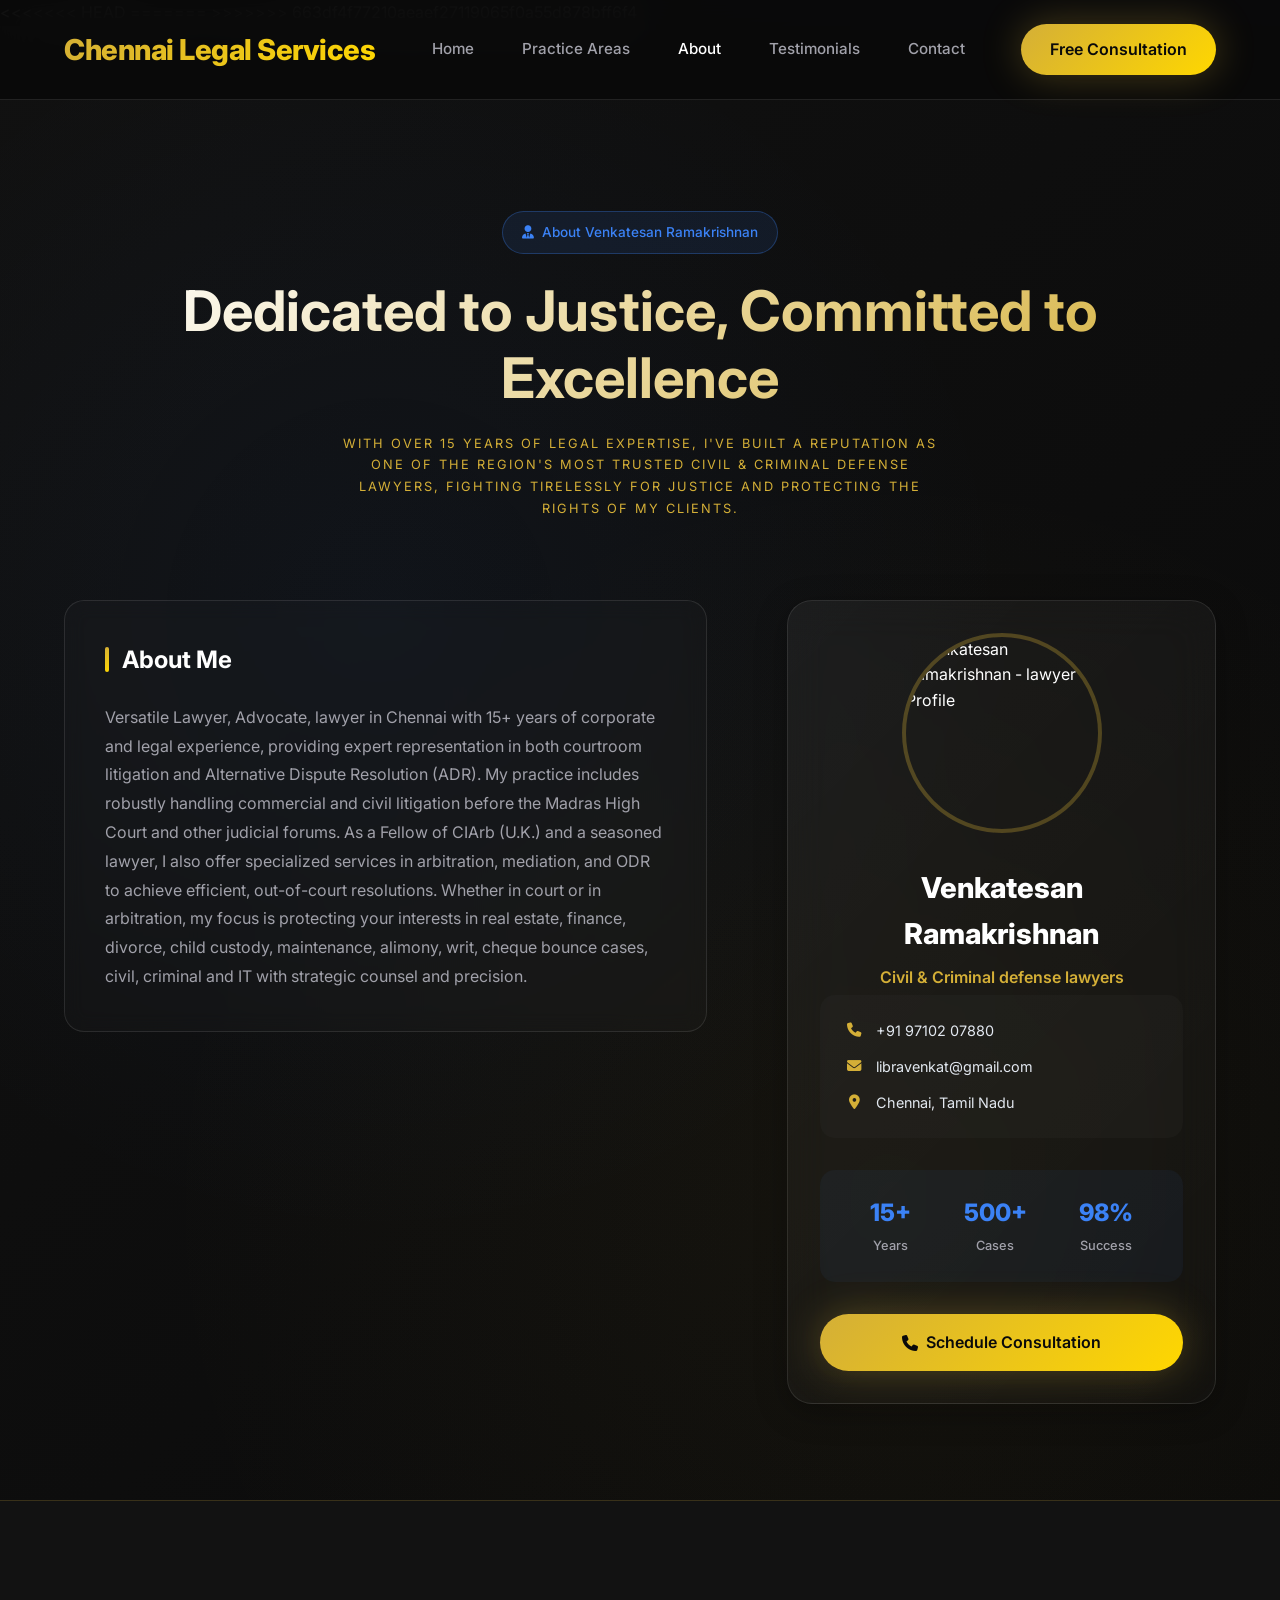
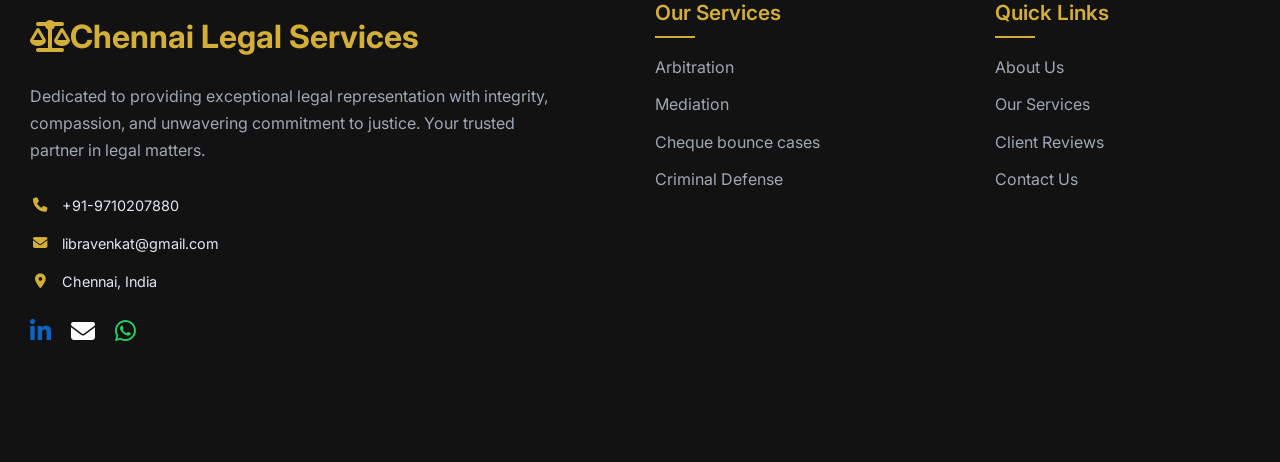
==== commit 68adbfbd: "Updated website files" ====
--- a/chennai/about.html
+++ b/chennai/about.html
@@ -13,7 +13,13 @@
     <meta name="google-site-verification" content="-SfXdRa5NGFyx-SlQoB1kdwyxaUErGCaIgUUO1NEKJw" />
     <meta charset="UTF-8" />
     <meta name="viewport" content="width=device-width, initial-scale=1.0" />
+<<<<<<< HEAD
+    <title>About Advocate Venkatesan Ramakrishnan | Chennai Legal Services</title>
+    <meta name="description" content="Learn about Advocate Venkatesan Ramakrishnan, a CIArb Fellow with 15+ years of experience in civil, criminal, arbitration, and mediation law in Chennai."/>
+    <link rel="canonical" href="https://www.chennailegalservices.in/about.html" />
+=======
     <title>Chennai Legal Services</title>
+>>>>>>> 663df4f77210aeaef27119065f0a55d878bff6f4
     <link rel="stylesheet" href="style.css">
     <link
       rel="stylesheet"
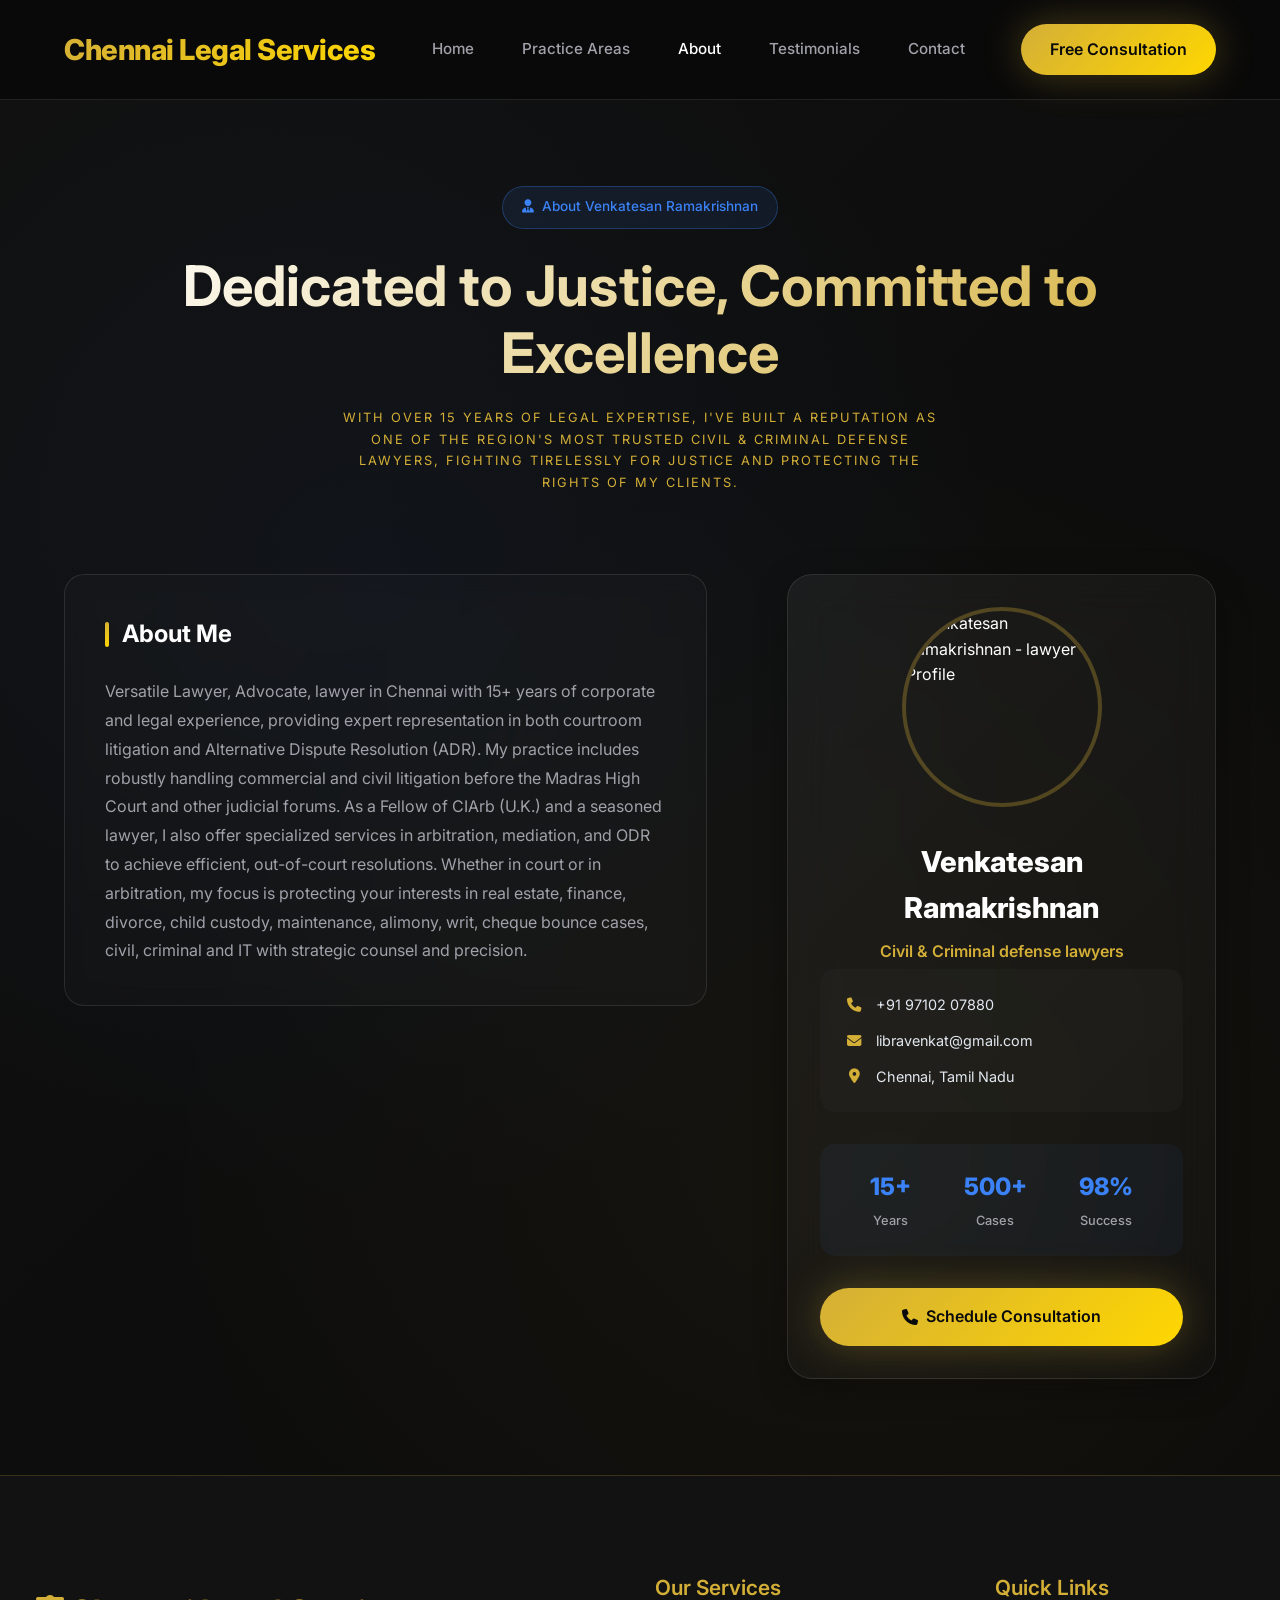
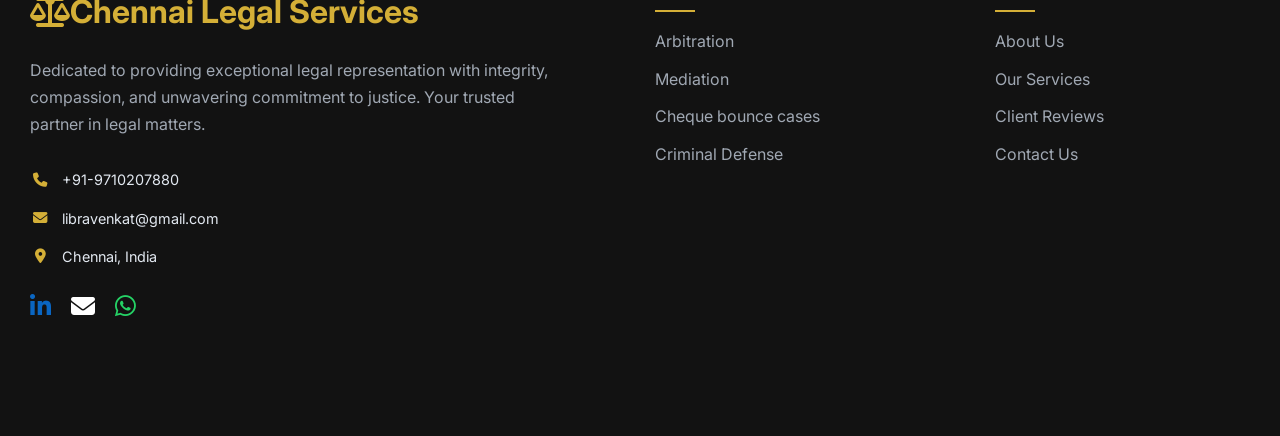
==== commit 9c9cd176: "updated validation fix" ====
--- a/chennai/about.html
+++ b/chennai/about.html
@@ -1,361 +1,357 @@
-<!DOCTYPE html>
-<html lang="en">
-  <head>
-    <!-- Google tag (gtag.js) -->
-    <script async src="https://www.googletagmanager.com/gtag/js?id=G-8868S0J8CS"></script>
-    <script>
-      window.dataLayer = window.dataLayer || [];
-      function gtag(){dataLayer.push(arguments);}
-      gtag('js', new Date());
-
-      gtag('config', 'G-8868S0J8CS');
-    </script>
-    <meta name="google-site-verification" content="-SfXdRa5NGFyx-SlQoB1kdwyxaUErGCaIgUUO1NEKJw" />
-    <meta charset="UTF-8" />
-    <meta name="viewport" content="width=device-width, initial-scale=1.0" />
-<<<<<<< HEAD
-    <title>About Advocate Venkatesan Ramakrishnan | Chennai Legal Services</title>
-    <meta name="description" content="Learn about Advocate Venkatesan Ramakrishnan, a CIArb Fellow with 15+ years of experience in civil, criminal, arbitration, and mediation law in Chennai."/>
-    <link rel="canonical" href="https://www.chennailegalservices.in/about.html" />
-=======
-    <title>Chennai Legal Services</title>
->>>>>>> 663df4f77210aeaef27119065f0a55d878bff6f4
-    <link rel="stylesheet" href="style.css">
-    <link
-      rel="stylesheet"
-      href="https://cdnjs.cloudflare.com/ajax/libs/font-awesome/6.4.0/css/all.min.css"
-    />
-    <link rel="stylesheet" href="https://cdnjs.cloudflare.com/ajax/libs/font-awesome/6.4.0/css/all.min.css"/>
-
-  </head>
-  <body>
-    <header>
-      <div class="logo">Chennai Legal Services</div>
-      <nav>
-        <a href="index.html">Home</a>
-        <a href="services.html">Practice Areas</a>
-        <a href="about.html">About</a>
-        <a href="testimonials.html">Testimonials</a>
-        <a href="contact.html">Contact</a>
-      </nav>
-      <a href="tel:+919710207880" class="cta-header">Free Consultation</a>
-    </header>
-
- 
-
-    <!-- About Me Section -->
-    <section class="about-section" id="about">
-      <div class="about-container">
-        <div class="about-content">
-          <div class="about-header">
-            <div class="section-badge">
-              <i class="fas fa-user-tie"></i>
-              About Venkatesan Ramakrishnan 
-            </div>
-            <h2 class="section-title">
-              Dedicated to Justice, Committed to Excellence
-            </h2>
-            <p class="section-subtitle">
-              With over 15 years of legal expertise, I've built a reputation as
-              one of the region's most trusted Civil & Criminal defense lawyers,
-              fighting tirelessly for justice and protecting the rights of my
-              clients.
-            </p>
-          </div>
-
-          <div class="about-grid">
-            <div class="about-text">
-              <div class="story-section">
-                <h3 class="story-title">About Me</h3>
-                <p class="story-content">
-                  Versatile Lawyer, Advocate, lawyer in Chennai with 15+ years of corporate and legal experience, providing expert representation in both courtroom litigation and Alternative Dispute Resolution (ADR). My practice includes robustly handling commercial and civil litigation before the Madras High Court and other judicial forums. As a Fellow of CIArb (U.K.) and a seasoned lawyer, I also offer specialized services in arbitration, mediation, and ODR to achieve efficient, out-of-court resolutions. Whether in court or in arbitration, my focus is protecting your interests in real estate, finance, divorce, child custody, maintenance, alimony, writ, cheque bounce cases, civil, criminal and IT with strategic counsel and precision.
-
-                </p>
-             
-              </div>
-
-              <!-- <div class="achievements-section">
-                <h3 class="story-title">Recognition & Achievements</h3>
-                <div class="achievement-list">
-                  <div class="achievement-item">
-                    <i class="fas fa-award"></i>
-                    <div class="achievement-text">
-                      <strong>Top 40 Under 40</strong>
-                      <span>National Trial Lawyers (2015)</span>
-                    </div>
-                  </div>
-                  <div class="achievement-item">
-                    <i class="fas fa-medal"></i>
-                    <div class="achievement-text">
-                      <strong>Super Lawyer</strong>
-                      <span>Criminal Defense (2018-2024)</span>
-                    </div>
-                  </div>
-                  <div class="achievement-item">
-                    <i class="fas fa-certificate"></i>
-                    <div class="achievement-text">
-                      <strong>Board Certified</strong>
-                      <span>Criminal Law Specialist</span>
-                    </div>
-                  </div>
-                  <div class="achievement-item">
-                    <i class="fas fa-graduation-cap"></i>
-                    <div class="achievement-text">
-                      <strong>JD, Harvard Law</strong>
-                      <span>Summa Cum Laude (2007)</span>
-                    </div>
-                  </div>
-                </div>
-              </div> -->
-
-              <!-- <div class="values-section">
-                <h3 class="story-title">My Values</h3>
-                <div class="values-grid">
-                  <div class="value-item">
-                    <i class="fas fa-handshake"></i>
-                    <h4>Integrity</h4>
-                    <p>Honest, transparent communication in every case</p>
-                  </div>
-                  <div class="value-item">
-                    <i class="fas fa-shield-alt"></i>
-                    <h4>Protection</h4>
-                    <p>Fierce advocacy for your rights and freedom</p>
-                  </div>
-                  <div class="value-item">
-                    <i class="fas fa-heart"></i>
-                    <h4>Compassion</h4>
-                    <p>Understanding the human side of legal challenges</p>
-                  </div>
-                  <div class="value-item">
-                    <i class="fa-solid fa-bullseye"></i>
-                    <h4>Results</h4>
-                    <p>Relentless pursuit of the best possible outcome</p>
-                  </div>
-                </div>
-              </div> -->
-            </div>
-
-            <div class="about-visual">
-              <div class="profile-card">
-                <div class="profile-image">
-                  <img
-                    src="https://lh3.googleusercontent.com/p/AF1QipM2zf85z_V5XLENuXpOyW8j0Wtb1m7gU1En41JZ=w427-h240-k-no"
-                    alt="Venkatesan Ramakrishnan  - lawyer Profile"
-                  />
-                  <div class="profile-overlay">
-                    <div class="social-links">
-                      <a
-                        href="https://linkedin.com/in/Venkatesan Ramakrishnan stone"
-                        target="_blank"
-                        class="social-link"
-                      >
-                        <i class="fab fa-linkedin-in"></i>
-                      </a>
-                      <a
-                        href="https://twitter.com/Venkatesan Ramakrishnan stone"
-                        target="_blank"
-                        class="social-link"
-                      >
-                        <i class="fab fa-twitter"></i>
-                      </a>
-                      <a
-                        href="https://facebook.com/stonelegalassociates"
-                        target="_blank"
-                        class="social-link"
-                      >
-                        <i class="fab fa-facebook-f"></i>
-                      </a>
-                      <a
-                        href="https://instagram.com/Venkatesan Ramakrishnan stone.law"
-                        target="_blank"
-                        class="social-link"
-                      >
-                        <i class="fab fa-instagram"></i>
-                      </a>
-                    </div>
-                  </div>
-                </div>
-
-                <div class="profile-info">
-                  <h3 class="profile-name">Venkatesan Ramakrishnan </h3>
-                  <p class="profile-title"> Civil & Criminal defense lawyers</p>
-                
-
-                  <div class="contact-info">
-                    <div class="contact-item">
-                      <i class="fas fa-phone"></i>
-                      <span>+91 97102 07880</span>
-                    </div>
-                    <div class="contact-item">
-                      <i class="fas fa-envelope"></i>
-                      <span>libravenkat@gmail.com</span>
-                    </div>
-                    <div class="contact-item">
-                      <i class="fas fa-map-marker-alt"></i>
-                      <span>Chennai, Tamil Nadu</span>
-                    </div>
-                  </div>
-
-                  <div class="profile-stats">
-                    <div class="stat-item">
-                      <span class="stat-number">15+</span>
-                      <span class="stat-label">Years</span>
-                    </div>
-                    <div class="stat-item">
-                      <span class="stat-number">500+</span>
-                      <span class="stat-label">Cases</span>
-                    </div>
-                    <div class="stat-item">
-                      <span class="stat-number">98%</span>
-                      <span class="stat-label">Success</span>
-                    </div>
-                  </div>
-
-                  <a href="tel:++919710207880" class="profile-cta">
-                    <i class="fas fa-phone"></i>
-                    Schedule Consultation
-                  </a>
-                </div>
-              </div>
-<!-- 
-              <div class="social-bar">
-                <h4 class="social-title">Connect With Me</h4>
-                <div class="social-icons">
-                  <a
-                    href="https://linkedin.com/in/Venkatesan Ramakrishnan stone"
-                    target="_blank"
-                    class="social-icon linkedin"
-                  >
-                    <i class="fab fa-linkedin-in"></i>
-                    <span>LinkedIn</span>
-                  </a>
-                  <a
-                    href="https://twitter.com/Venkatesan Ramakrishnan stone"
-                    target="_blank"
-                    class="social-icon twitter"
-                  >
-                    <i class="fab fa-twitter"></i>
-                    <span>Twitter</span>
-                  </a>
-                  <a
-                    href="https://facebook.com/stonelegalassociates"
-                    target="_blank"
-                    class="social-icon facebook"
-                  >
-                    <i class="fab fa-facebook-f"></i>
-                    <span>Facebook</span>
-                  </a>
-                  <a
-                    href="https://instagram.com/Venkatesan Ramakrishnan stone.law"
-                    target="_blank"
-                    class="social-icon instagram"
-                  >
-                    <i class="fab fa-instagram"></i>
-                    <span>Instagram</span>
-                  </a>
-                  <a
-                    href="https://youtube.com/c/stonelegal"
-                    target="_blank"
-                    class="social-icon youtube"
-                  >
-                    <i class="fab fa-youtube"></i>
-                    <span>YouTube</span>
-                  </a>
-                </div>
-              </div> -->
-            </div>
-          </div>
-        </div>
-      </div>
-    </section> 
-    
-       
-      
-    
-
-     
-       
- 
-          <footer class="footer">
-          <div class="footer-content">
-            <!-- Company Info -->
-            <div class="footer-section">
-              <div class="footer-logo">
-                <i class="fas fa-balance-scale"></i>Chennai Legal Services
-              </div>
-              <p class="footer-description">
-                Dedicated to providing exceptional legal representation with
-                integrity, compassion, and unwavering commitment to justice.
-                Your trusted partner in legal matters.
-              </p>
-              <div class="footer-contact">
-                <a href="tel:++919710207880" class="contact-item">
-                  <i class="fas fa-phone"></i>
-                  <span>+91-9710207880</span>
-                </a>
-                <a href="mailto:libravenkat@gmail.com" class="contact-item">
-                  <i class="fas fa-envelope"></i>
-                  <span>
-                    libravenkat@gmail.com</span>
-                </a>
-                <div class="contact-item">
-                  <i class="fas fa-map-marker-alt"></i>
-                  <span>Chennai, India</span>
-                </div>
-              </div>
-              <div class="footer-social" style="display:flex; gap:20px; font-size:1.5em; justify-content:left;">
-                <a href="https://www.linkedin.com/in/arbitrator-venkat" target="_blank" rel="noopener noreferrer" aria-label="LinkedIn" style="color:#0a66c2;">
-                  <i class="fab fa-linkedin-in"></i>
-                </a>
-                <a href="mailto:libravenkat@gmail.com" aria-label="Email" style="color:#fff;">
-                  <i class="fa fa-envelope"></i>
-                </a>
-                <a href="https://wa.me/919710207880" target="_blank" rel="noopener noreferrer" aria-label="WhatsApp" style="color:#25D366;">
-                  <i class="fab fa-whatsapp"></i>
-                </a>
-              </div>
-              
-            </div>
-          
-            <!-- Practice Areas -->
-            <div class="footer-section">
-              <h3>Our Services</h3>
-              <ul class="footer-links">
-                <li><a href="services.html">Arbitration</a></li>
-                <li><a href="services.html">Mediation</a></li>
-                <li><a href="services.html">Cheque bounce cases</a></li>
-                <li><a href="services.html">Criminal Defense</a></li>
-              </ul>
-            </div>
-          
-            <!-- Quick Links -->
-            <div class="footer-section">
-              <h3>Quick Links</h3>
-              <ul class="footer-links">
-                <li><a href="about.html">About Us</a></li>
-                <li><a href="services.html">Our Services</a></li>
-                <li><a href="testimonials.html">Client Reviews</a></li>
-                <li><a href="contact.html">Contact Us</a></li>
-              </ul>
-            </div>
-          
-          
-           
-          </div>
-          
-          
-  
-          </footer>
-        <script src="script.js"></script>  
-        </body>
-    </html>
-
-
-
-
-
-
-
-
-
-
+<!DOCTYPE html>
+<html lang="en">
+  <head>
+    <!-- Google tag (gtag.js) -->
+    <script async src="https://www.googletagmanager.com/gtag/js?id=G-8868S0J8CS"></script>
+    <script>
+      window.dataLayer = window.dataLayer || [];
+      function gtag(){dataLayer.push(arguments);}
+      gtag('js', new Date());
+
+      gtag('config', 'G-8868S0J8CS');
+    </script>
+    <meta name="google-site-verification" content="-SfXdRa5NGFyx-SlQoB1kdwyxaUErGCaIgUUO1NEKJw" />
+    <meta charset="UTF-8" />
+    <meta name="viewport" content="width=device-width, initial-scale=1.0" />
+    <title>About Advocate Venkatesan Ramakrishnan | Chennai Legal Services</title>
+    <meta name="description" content="Learn about Advocate Venkatesan Ramakrishnan, a CIArb Fellow with 15+ years of experience in civil, criminal, arbitration, and mediation law in Chennai."/>
+    <link rel="canonical" href="https://www.chennailegalservices.in/about.html" />
+    <link rel="stylesheet" href="style.css">
+    <link
+      rel="stylesheet"
+      href="https://cdnjs.cloudflare.com/ajax/libs/font-awesome/6.4.0/css/all.min.css"
+    />
+    <link rel="stylesheet" href="https://cdnjs.cloudflare.com/ajax/libs/font-awesome/6.4.0/css/all.min.css"/>
+
+  </head>
+  <body>
+    <header>
+      <div class="logo">Chennai Legal Services</div>
+      <nav>
+        <a href="index.html">Home</a>
+        <a href="services.html">Practice Areas</a>
+        <a href="about.html">About</a>
+        <a href="testimonials.html">Testimonials</a>
+        <a href="contact.html">Contact</a>
+      </nav>
+      <a href="tel:+919710207880" class="cta-header">Free Consultation</a>
+    </header>
+
+ 
+
+    <!-- About Me Section -->
+    <section class="about-section" id="about">
+      <div class="about-container">
+        <div class="about-content">
+          <div class="about-header">
+            <div class="section-badge">
+              <i class="fas fa-user-tie"></i>
+              About Venkatesan Ramakrishnan 
+            </div>
+            <h2 class="section-title">
+              Dedicated to Justice, Committed to Excellence
+            </h2>
+            <p class="section-subtitle">
+              With over 15 years of legal expertise, I've built a reputation as
+              one of the region's most trusted Civil & Criminal defense lawyers,
+              fighting tirelessly for justice and protecting the rights of my
+              clients.
+            </p>
+          </div>
+
+          <div class="about-grid">
+            <div class="about-text">
+              <div class="story-section">
+                <h3 class="story-title">About Me</h3>
+                <p class="story-content">
+                  Versatile Lawyer, Advocate, lawyer in Chennai with 15+ years of corporate and legal experience, providing expert representation in both courtroom litigation and Alternative Dispute Resolution (ADR). My practice includes robustly handling commercial and civil litigation before the Madras High Court and other judicial forums. As a Fellow of CIArb (U.K.) and a seasoned lawyer, I also offer specialized services in arbitration, mediation, and ODR to achieve efficient, out-of-court resolutions. Whether in court or in arbitration, my focus is protecting your interests in real estate, finance, divorce, child custody, maintenance, alimony, writ, cheque bounce cases, civil, criminal and IT with strategic counsel and precision.
+
+                </p>
+             
+              </div>
+
+              <!-- <div class="achievements-section">
+                <h3 class="story-title">Recognition & Achievements</h3>
+                <div class="achievement-list">
+                  <div class="achievement-item">
+                    <i class="fas fa-award"></i>
+                    <div class="achievement-text">
+                      <strong>Top 40 Under 40</strong>
+                      <span>National Trial Lawyers (2015)</span>
+                    </div>
+                  </div>
+                  <div class="achievement-item">
+                    <i class="fas fa-medal"></i>
+                    <div class="achievement-text">
+                      <strong>Super Lawyer</strong>
+                      <span>Criminal Defense (2018-2024)</span>
+                    </div>
+                  </div>
+                  <div class="achievement-item">
+                    <i class="fas fa-certificate"></i>
+                    <div class="achievement-text">
+                      <strong>Board Certified</strong>
+                      <span>Criminal Law Specialist</span>
+                    </div>
+                  </div>
+                  <div class="achievement-item">
+                    <i class="fas fa-graduation-cap"></i>
+                    <div class="achievement-text">
+                      <strong>JD, Harvard Law</strong>
+                      <span>Summa Cum Laude (2007)</span>
+                    </div>
+                  </div>
+                </div>
+              </div> -->
+
+              <!-- <div class="values-section">
+                <h3 class="story-title">My Values</h3>
+                <div class="values-grid">
+                  <div class="value-item">
+                    <i class="fas fa-handshake"></i>
+                    <h4>Integrity</h4>
+                    <p>Honest, transparent communication in every case</p>
+                  </div>
+                  <div class="value-item">
+                    <i class="fas fa-shield-alt"></i>
+                    <h4>Protection</h4>
+                    <p>Fierce advocacy for your rights and freedom</p>
+                  </div>
+                  <div class="value-item">
+                    <i class="fas fa-heart"></i>
+                    <h4>Compassion</h4>
+                    <p>Understanding the human side of legal challenges</p>
+                  </div>
+                  <div class="value-item">
+                    <i class="fa-solid fa-bullseye"></i>
+                    <h4>Results</h4>
+                    <p>Relentless pursuit of the best possible outcome</p>
+                  </div>
+                </div>
+              </div> -->
+            </div>
+
+            <div class="about-visual">
+              <div class="profile-card">
+                <div class="profile-image">
+                  <img
+                    src="https://lh3.googleusercontent.com/p/AF1QipM2zf85z_V5XLENuXpOyW8j0Wtb1m7gU1En41JZ=w427-h240-k-no"
+                    alt="Venkatesan Ramakrishnan  - lawyer Profile"
+                  />
+                  <div class="profile-overlay">
+                    <div class="social-links">
+                      <a
+                        href="https://linkedin.com/in/Venkatesan Ramakrishnan stone"
+                        target="_blank"
+                        class="social-link"
+                      >
+                        <i class="fab fa-linkedin-in"></i>
+                      </a>
+                      <a
+                        href="https://twitter.com/Venkatesan Ramakrishnan stone"
+                        target="_blank"
+                        class="social-link"
+                      >
+                        <i class="fab fa-twitter"></i>
+                      </a>
+                      <a
+                        href="https://facebook.com/stonelegalassociates"
+                        target="_blank"
+                        class="social-link"
+                      >
+                        <i class="fab fa-facebook-f"></i>
+                      </a>
+                      <a
+                        href="https://instagram.com/Venkatesan Ramakrishnan stone.law"
+                        target="_blank"
+                        class="social-link"
+                      >
+                        <i class="fab fa-instagram"></i>
+                      </a>
+                    </div>
+                  </div>
+                </div>
+
+                <div class="profile-info">
+                  <h3 class="profile-name">Venkatesan Ramakrishnan </h3>
+                  <p class="profile-title"> Civil & Criminal defense lawyers</p>
+                
+
+                  <div class="contact-info">
+                    <div class="contact-item">
+                      <i class="fas fa-phone"></i>
+                      <span>+91 97102 07880</span>
+                    </div>
+                    <div class="contact-item">
+                      <i class="fas fa-envelope"></i>
+                      <span>libravenkat@gmail.com</span>
+                    </div>
+                    <div class="contact-item">
+                      <i class="fas fa-map-marker-alt"></i>
+                      <span>Chennai, Tamil Nadu</span>
+                    </div>
+                  </div>
+
+                  <div class="profile-stats">
+                    <div class="stat-item">
+                      <span class="stat-number">15+</span>
+                      <span class="stat-label">Years</span>
+                    </div>
+                    <div class="stat-item">
+                      <span class="stat-number">500+</span>
+                      <span class="stat-label">Cases</span>
+                    </div>
+                    <div class="stat-item">
+                      <span class="stat-number">98%</span>
+                      <span class="stat-label">Success</span>
+                    </div>
+                  </div>
+
+                  <a href="tel:++919710207880" class="profile-cta">
+                    <i class="fas fa-phone"></i>
+                    Schedule Consultation
+                  </a>
+                </div>
+              </div>
+<!-- 
+              <div class="social-bar">
+                <h4 class="social-title">Connect With Me</h4>
+                <div class="social-icons">
+                  <a
+                    href="https://linkedin.com/in/Venkatesan Ramakrishnan stone"
+                    target="_blank"
+                    class="social-icon linkedin"
+                  >
+                    <i class="fab fa-linkedin-in"></i>
+                    <span>LinkedIn</span>
+                  </a>
+                  <a
+                    href="https://twitter.com/Venkatesan Ramakrishnan stone"
+                    target="_blank"
+                    class="social-icon twitter"
+                  >
+                    <i class="fab fa-twitter"></i>
+                    <span>Twitter</span>
+                  </a>
+                  <a
+                    href="https://facebook.com/stonelegalassociates"
+                    target="_blank"
+                    class="social-icon facebook"
+                  >
+                    <i class="fab fa-facebook-f"></i>
+                    <span>Facebook</span>
+                  </a>
+                  <a
+                    href="https://instagram.com/Venkatesan Ramakrishnan stone.law"
+                    target="_blank"
+                    class="social-icon instagram"
+                  >
+                    <i class="fab fa-instagram"></i>
+                    <span>Instagram</span>
+                  </a>
+                  <a
+                    href="https://youtube.com/c/stonelegal"
+                    target="_blank"
+                    class="social-icon youtube"
+                  >
+                    <i class="fab fa-youtube"></i>
+                    <span>YouTube</span>
+                  </a>
+                </div>
+              </div> -->
+            </div>
+          </div>
+        </div>
+      </div>
+    </section> 
+    
+       
+      
+    
+
+     
+       
+ 
+          <footer class="footer">
+          <div class="footer-content">
+            <!-- Company Info -->
+            <div class="footer-section">
+              <div class="footer-logo">
+                <i class="fas fa-balance-scale"></i>Chennai Legal Services
+              </div>
+              <p class="footer-description">
+                Dedicated to providing exceptional legal representation with
+                integrity, compassion, and unwavering commitment to justice.
+                Your trusted partner in legal matters.
+              </p>
+              <div class="footer-contact">
+                <a href="tel:++919710207880" class="contact-item">
+                  <i class="fas fa-phone"></i>
+                  <span>+91-9710207880</span>
+                </a>
+                <a href="mailto:libravenkat@gmail.com" class="contact-item">
+                  <i class="fas fa-envelope"></i>
+                  <span>
+                    libravenkat@gmail.com</span>
+                </a>
+                <div class="contact-item">
+                  <i class="fas fa-map-marker-alt"></i>
+                  <span>Chennai, India</span>
+                </div>
+              </div>
+              <div class="footer-social" style="display:flex; gap:20px; font-size:1.5em; justify-content:left;">
+                <a href="https://www.linkedin.com/in/arbitrator-venkat" target="_blank" rel="noopener noreferrer" aria-label="LinkedIn" style="color:#0a66c2;">
+                  <i class="fab fa-linkedin-in"></i>
+                </a>
+                <a href="mailto:libravenkat@gmail.com" aria-label="Email" style="color:#fff;">
+                  <i class="fa fa-envelope"></i>
+                </a>
+                <a href="https://wa.me/919710207880" target="_blank" rel="noopener noreferrer" aria-label="WhatsApp" style="color:#25D366;">
+                  <i class="fab fa-whatsapp"></i>
+                </a>
+              </div>
+              
+            </div>
+          
+            <!-- Practice Areas -->
+            <div class="footer-section">
+              <h3>Our Services</h3>
+              <ul class="footer-links">
+                <li><a href="services.html">Arbitration</a></li>
+                <li><a href="services.html">Mediation</a></li>
+                <li><a href="services.html">Cheque bounce cases</a></li>
+                <li><a href="services.html">Criminal Defense</a></li>
+              </ul>
+            </div>
+          
+            <!-- Quick Links -->
+            <div class="footer-section">
+              <h3>Quick Links</h3>
+              <ul class="footer-links">
+                <li><a href="about.html">About Us</a></li>
+                <li><a href="services.html">Our Services</a></li>
+                <li><a href="testimonials.html">Client Reviews</a></li>
+                <li><a href="contact.html">Contact Us</a></li>
+              </ul>
+            </div>
+          
+          
+           
+          </div>
+          
+          
+  
+          </footer>
+        <script src="script.js"></script>  
+        </body>
+    </html>
+
+
+
+
+
+
+
+
+
+
